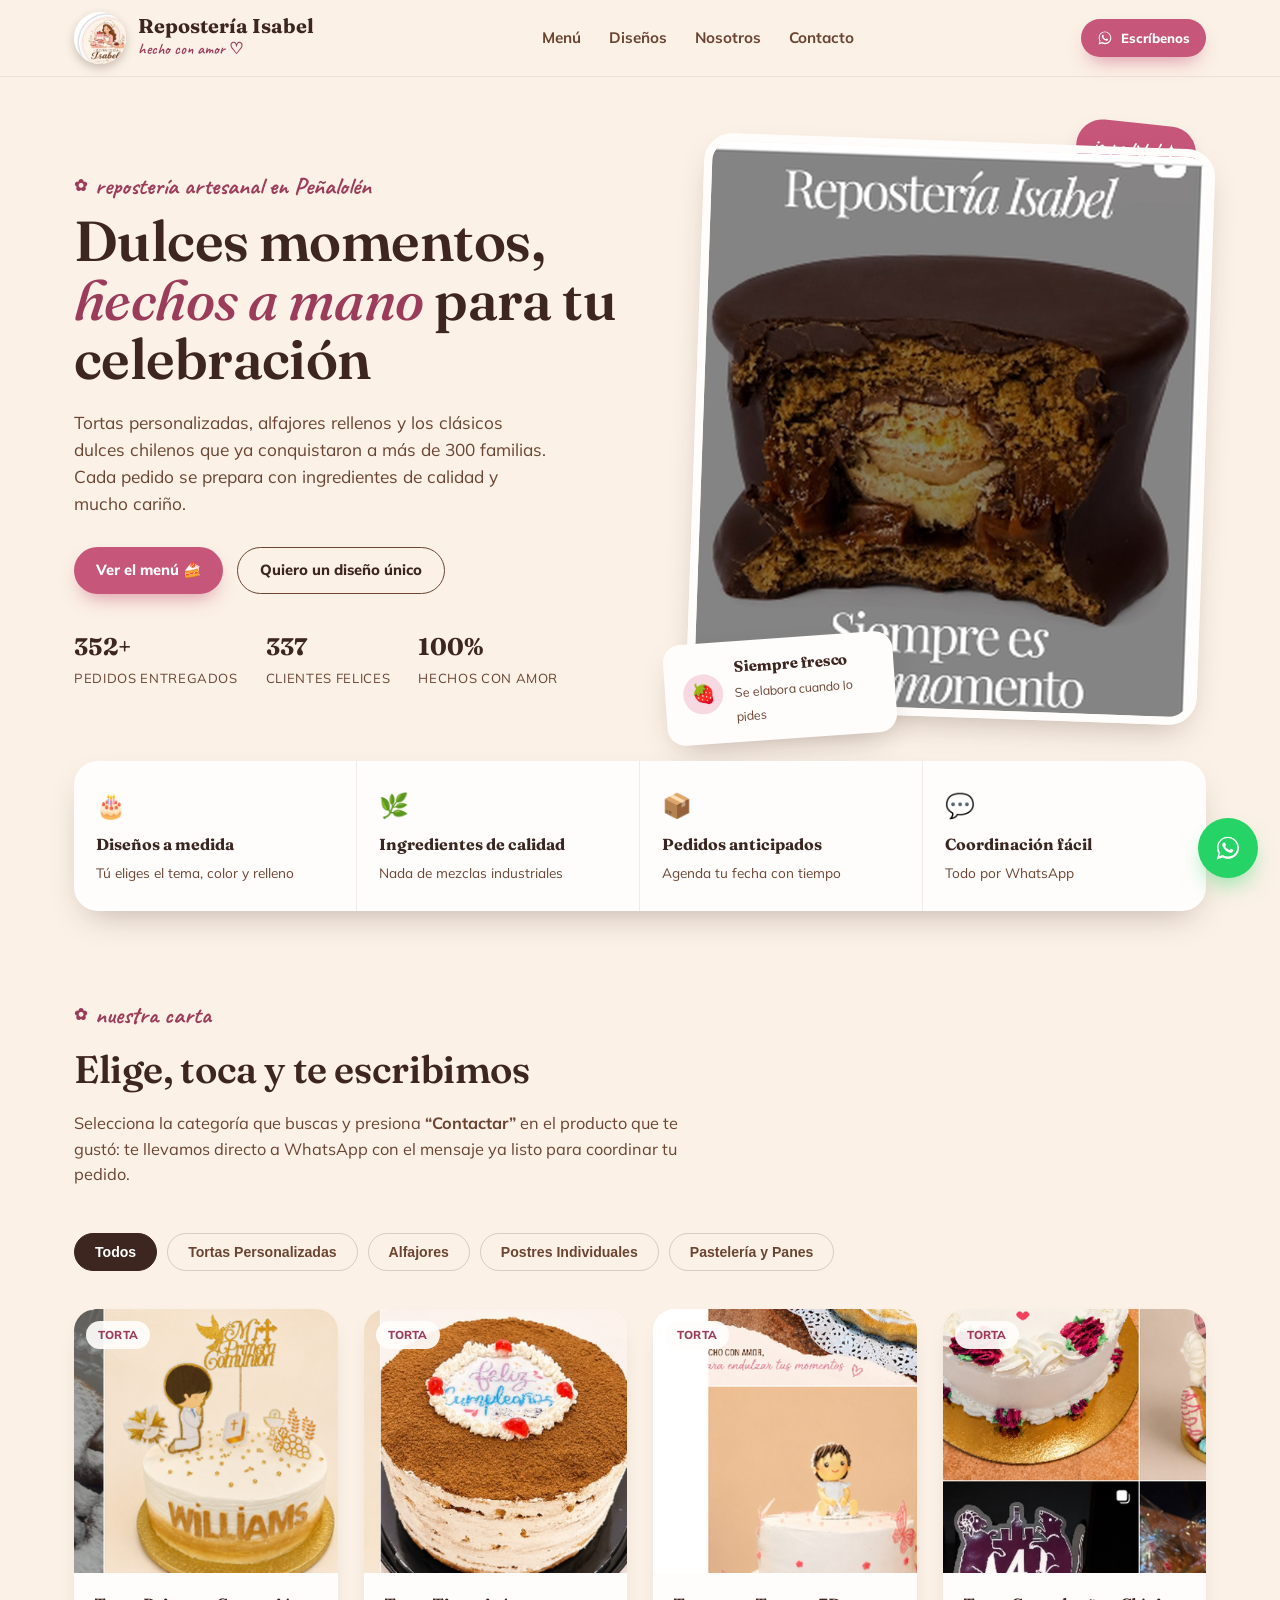
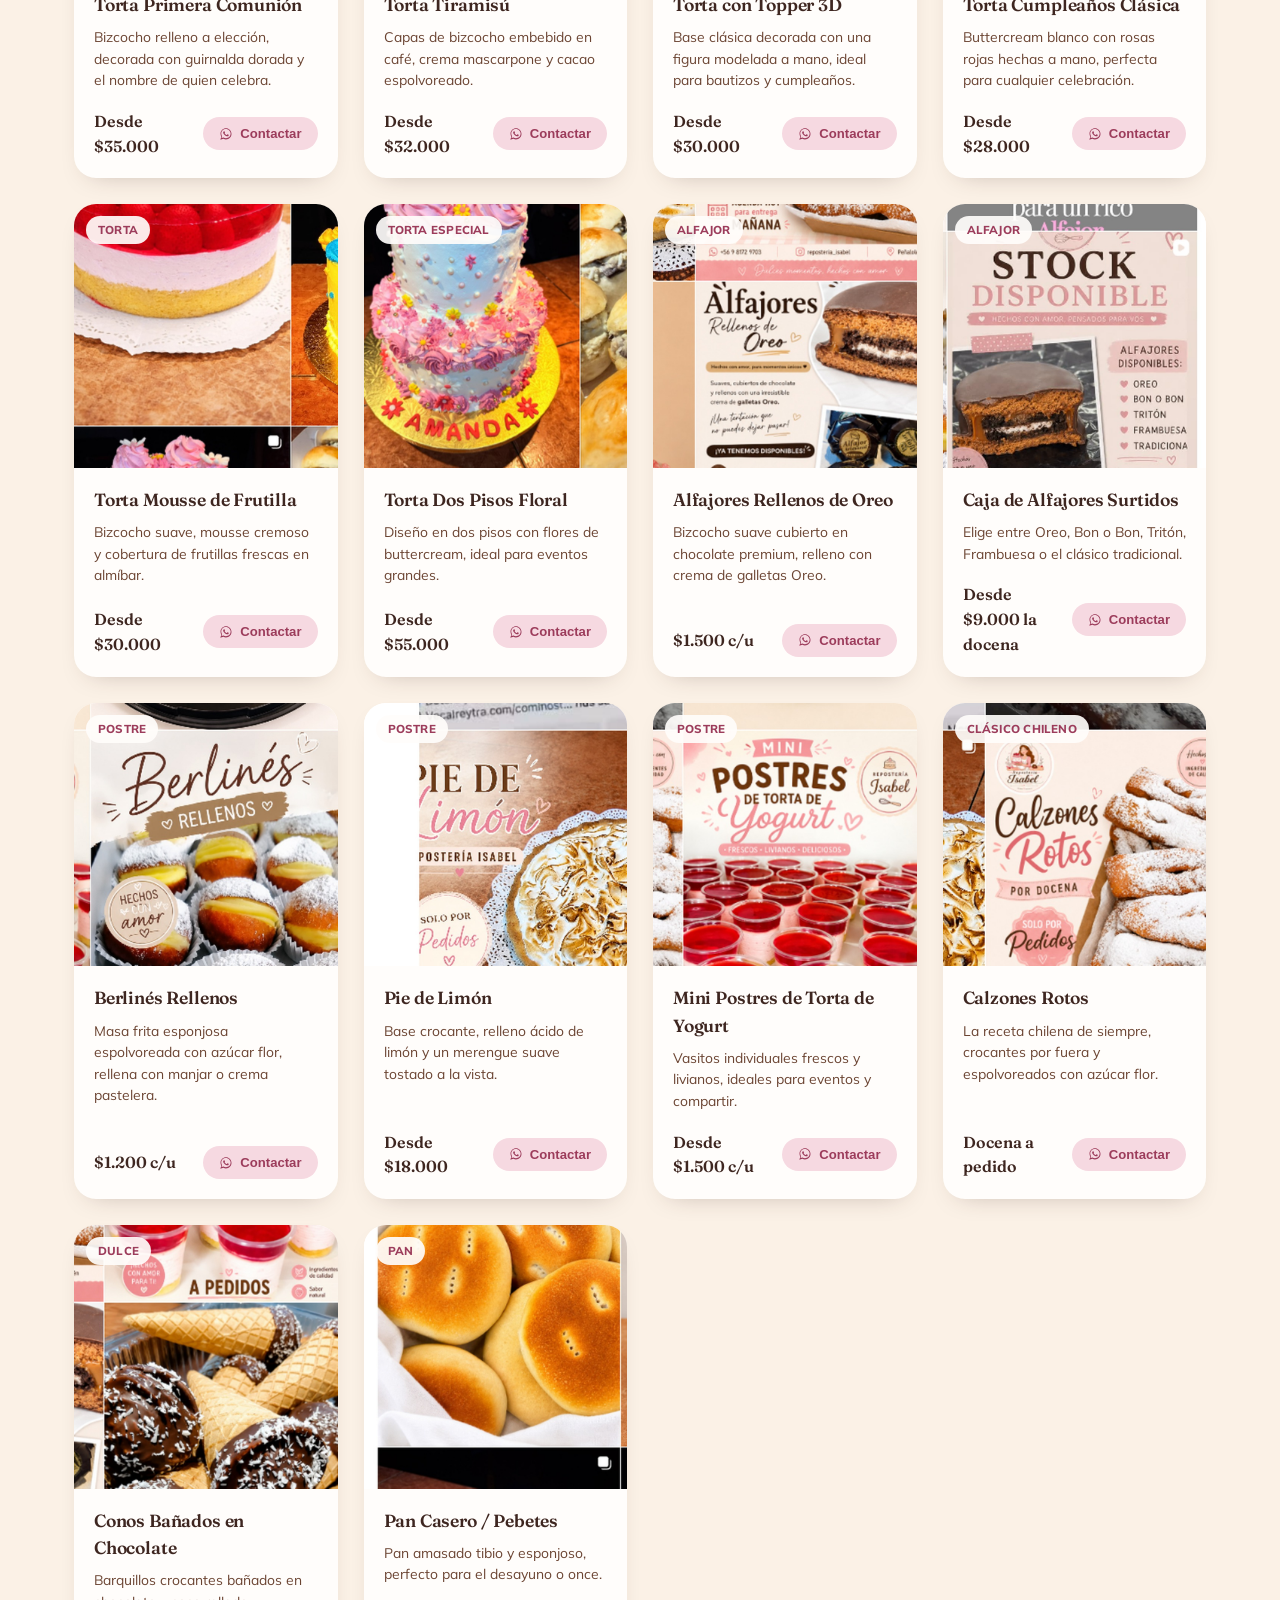
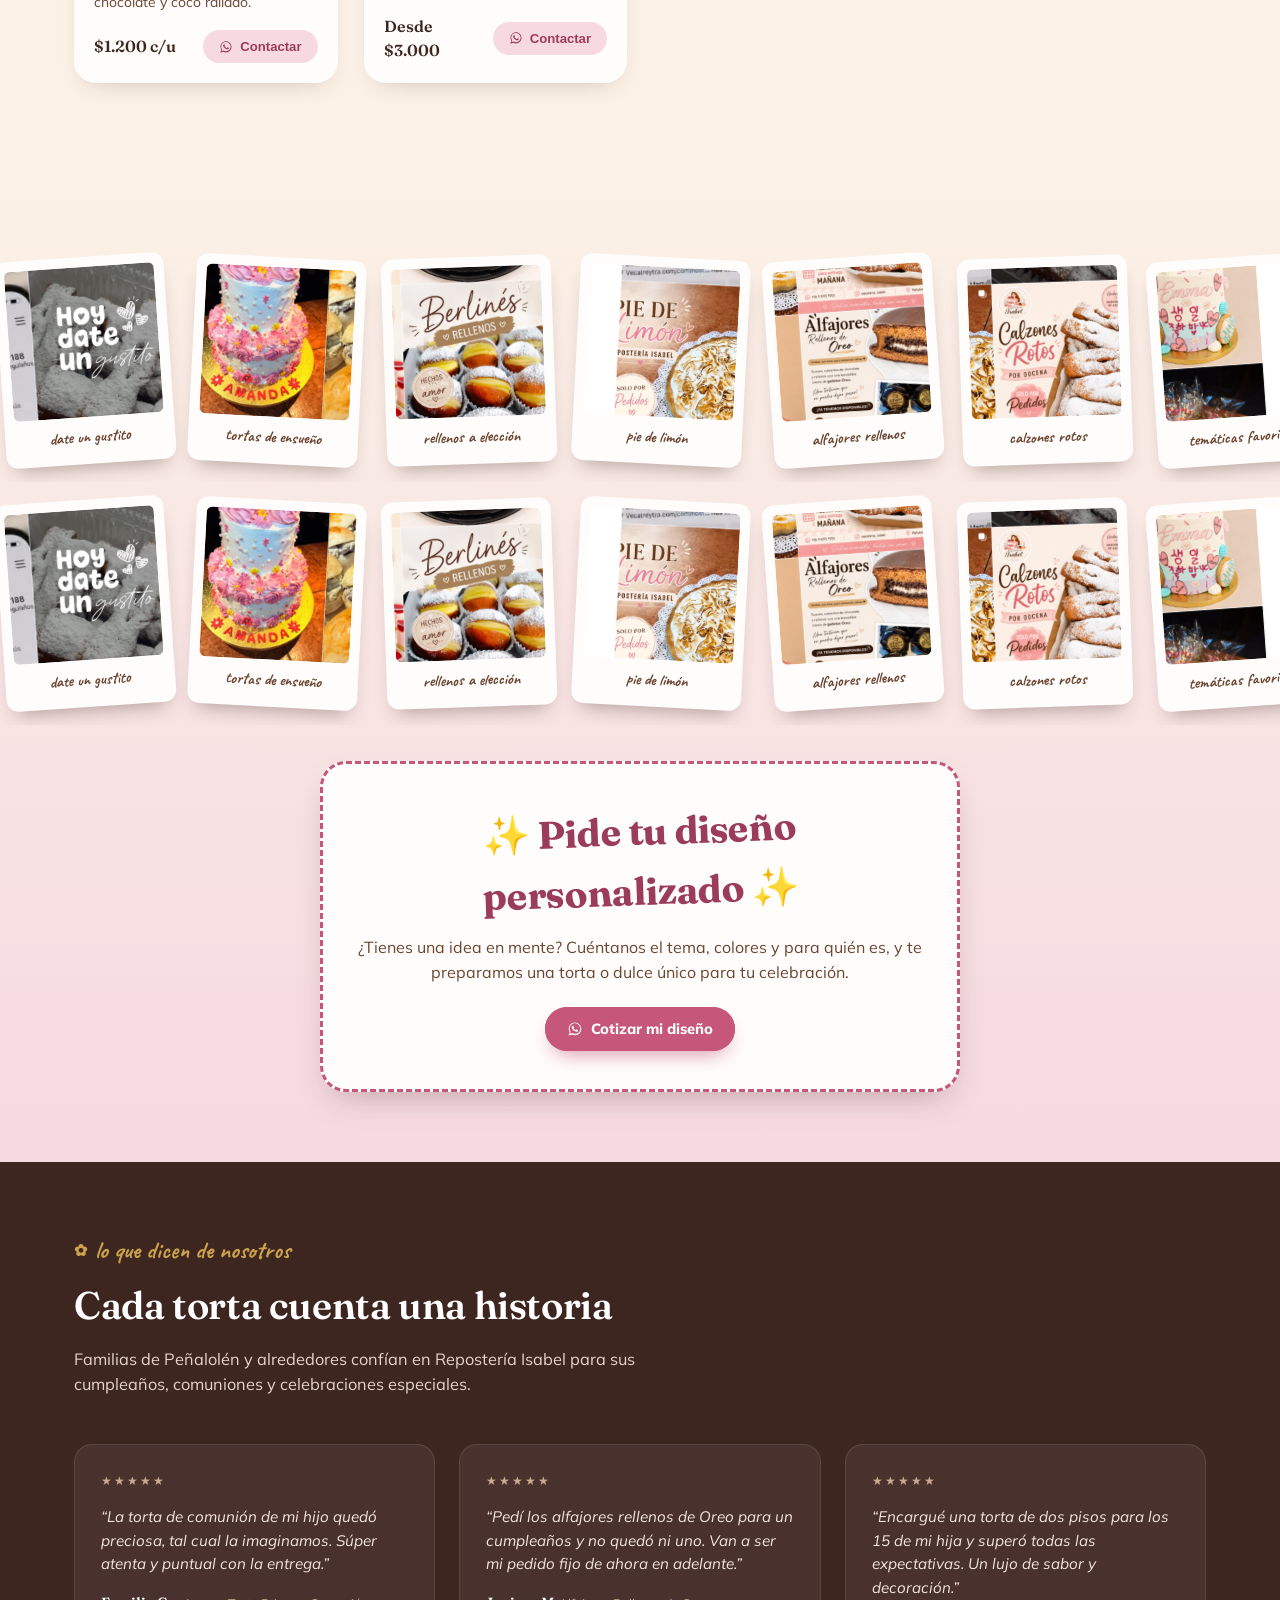
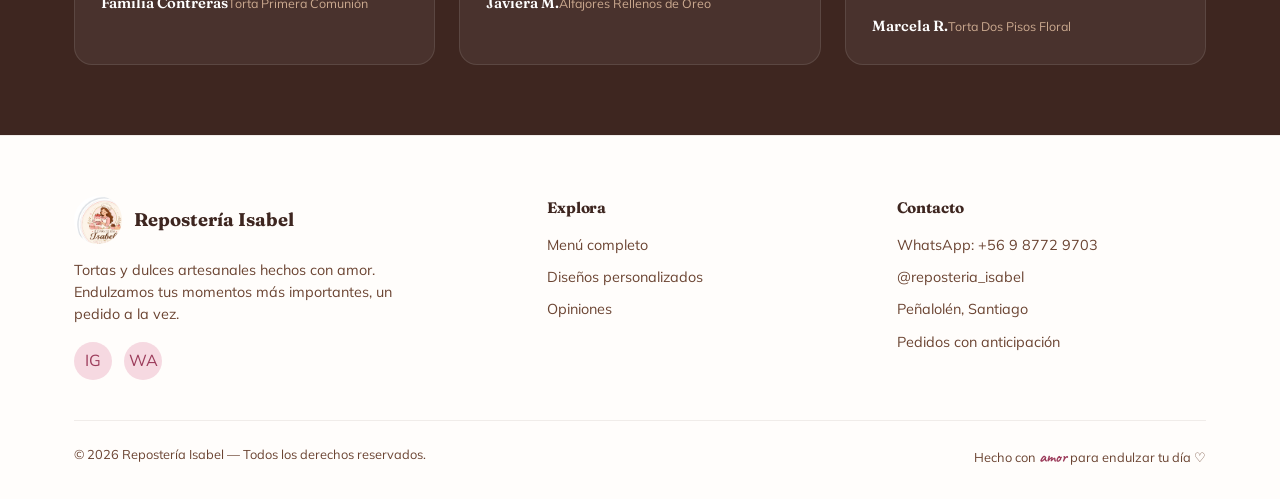
==== site/index.html @ 8a9f634e "Primer commit" ====
<!DOCTYPE html>
<html lang="es-CL">
<head>
<meta charset="UTF-8">
<meta name="viewport" content="width=device-width, initial-scale=1.0">
<title>Repostería Isabel — Tortas y Dulces Artesanales</title>
<link rel="preconnect" href="https://fonts.googleapis.com">
<link rel="preconnect" href="https://fonts.gstatic.com" crossorigin>
<link href="https://fonts.googleapis.com/css2?family=Fraunces:ital,opsz,wght@0,9..144,400;0,9..144,600;0,9..144,700;1,9..144,500;1,9..144,600&family=Mulish:wght@400;500;600;700;800&family=Caveat:wght@600;700&display=swap" rel="stylesheet">
<link rel="stylesheet" href="css/style.css">
</head>
<body>

<!-- ===== NAV ===== -->
<header class="site">
  <div class="nav">
    <div class="brand">
      <img src="assets/logo.png" alt="Logo Repostería Isabel" width="52" height="52" loading="eager" decoding="async">
      <div>
        <div class="brand-name">Repostería Isabel</div>
        <div class="brand-tag">hecho con amor ♡</div>
      </div>
    </div>
    <nav class="links">
      <a href="#menu">Menú</a>
      <a href="#personalizado">Diseños</a>
      <a href="#nosotros">Nosotros</a>
      <a href="#contacto">Contacto</a>
    </nav>
    <div class="nav-cta">
      <a class="btn btn-primary btn-sm" id="navWaBtn" target="_blank" rel="noopener">
        <svg class="wa-icon" viewBox="0 0 32 32" fill="currentColor"><path d="M16 3C9 3 3.4 8.6 3.4 15.5c0 2.5.7 4.8 1.9 6.8L3 29l6.9-2.2c1.9 1 4.1 1.6 6.1 1.6 7 0 12.6-5.6 12.6-12.5S23 3 16 3zm0 22.7c-2 0-3.9-.5-5.6-1.5l-.4-.2-4.1 1.3 1.3-4-.3-.4c-1.1-1.7-1.7-3.7-1.7-5.8 0-5.8 4.7-10.5 10.6-10.5S26.6 9.7 26.6 15.5 21.9 25.7 16 25.7zm5.8-7.9c-.3-.2-1.9-.9-2.1-1s-.5-.2-.7.2-.8 1-1 1.2-.4.2-.7.1a8.7 8.7 0 0 1-2.6-1.6 9.7 9.7 0 0 1-1.8-2.2c-.2-.3 0-.5.1-.7l.4-.5.3-.4c.1-.2 0-.4 0-.5s-.7-1.6-.9-2.2-.4-.5-.7-.5h-.6a1.2 1.2 0 0 0-.9.4 3.5 3.5 0 0 0-1.1 2.6c0 1.5 1.1 3 1.3 3.2s2.2 3.4 5.3 4.7a6 6 0 0 0 3.7.7 3.1 3.1 0 0 0 2.1-1.5 2.6 2.6 0 0 0 .2-1.5c-.1-.2-.3-.2-.6-.4z"/></svg>
        Escríbenos
      </a>
      <button class="burger" id="burgerBtn" aria-label="Menú">☰</button>
    </div>
  </div>
</header>

<!-- ===== HERO ===== -->
<section class="hero">
  <div class="wrap">
    <div class="hero-text">
      <div class="eyebrow">repostería artesanal en Peñalolén</div>
      <h1>Dulces momentos, <em>hechos a mano</em> para tu celebración</h1>
      <p class="lede">Tortas personalizadas, alfajores rellenos y los clásicos dulces chilenos que ya conquistaron a más de 300 familias. Cada pedido se prepara con ingredientes de calidad y mucho cariño.</p>
      <div class="hero-ctas">
        <a href="#menu" class="btn btn-primary">Ver el menú 🍰</a>
        <a href="#personalizado" class="btn btn-ghost">Quiero un diseño único</a>
      </div>
      <div class="stat-row">
        <div class="stat"><b>352+</b><span>Pedidos entregados</span></div>
        <div class="stat"><b>337</b><span>Clientes felices</span></div>
        <div class="stat"><b>100%</b><span>Hechos con amor</span></div>
      </div>
    </div>
    <div class="hero-art">
      <div class="hero-pin">¡a pedido! ✦</div>
      <div class="frame">
        <img src="assets/hero_brand.jpg" alt="Alfajor artesanal Repostería Isabel" width="900" height="560" decoding="async">
      </div>
      <div class="hero-badge">
        <div class="circle">🍓</div>
        <div>
          <b>Siempre fresco</b>
          <span>Se elabora cuando lo pides</span>
        </div>
      </div>
    </div>
  </div>
</section>

<div class="wrap">
  <div class="why-strip">
    <div class="why-item"><span class="ico">🎂</span><b>Diseños a medida</b><span>Tú eliges el tema, color y relleno</span></div>
    <div class="why-item"><span class="ico">🌿</span><b>Ingredientes de calidad</b><span>Nada de mezclas industriales</span></div>
    <div class="why-item"><span class="ico">📦</span><b>Pedidos anticipados</b><span>Agenda tu fecha con tiempo</span></div>
    <div class="why-item"><span class="ico">💬</span><b>Coordinación fácil</b><span>Todo por WhatsApp</span></div>
  </div>
</div>

<!-- ===== MENU / CATALOG ===== -->
<section class="section" id="menu">
  <div class="wrap">
    <div class="section-head">
      <div class="eyebrow">nuestra carta</div>
      <h2>Elige, toca y te escribimos</h2>
      <p>Selecciona la categoría que buscas y presiona <b>“Contactar”</b> en el producto que te gustó: te llevamos directo a WhatsApp con el mensaje ya listo para coordinar tu pedido.</p>
    </div>

    <div class="filters" id="filters">
      <button class="filter-btn active" data-filter="all">Todos</button>
      <button class="filter-btn" data-filter="Tortas">Tortas Personalizadas</button>
      <button class="filter-btn" data-filter="Alfajores">Alfajores</button>
      <button class="filter-btn" data-filter="Individuales">Postres Individuales</button>
      <button class="filter-btn" data-filter="Pasteleria">Pastelería y Panes</button>
    </div>

    <div class="grid" id="productGrid"></div>
  </div>
</section>

<!-- ===== CUSTOM DESIGN MARQUEE ===== -->
<section class="custom-section" id="personalizado">
  <div class="marquee-track">
    <div class="marquee-row left" id="rowLeft"></div>
  </div>
  <div class="marquee-track">
    <div class="marquee-row right" id="rowRight"></div>
  </div>

  <div class="custom-stamp">
    <h2>✨ Pide tu diseño personalizado ✨</h2>
    <p>¿Tienes una idea en mente? Cuéntanos el tema, colores y para quién es, y te preparamos una torta o dulce único para tu celebración.</p>
    <a href="#" class="btn btn-primary pulse-btn" id="customWaBtn" target="_blank" rel="noopener">
      <svg class="wa-icon" viewBox="0 0 32 32" fill="currentColor"><path d="M16 3C9 3 3.4 8.6 3.4 15.5c0 2.5.7 4.8 1.9 6.8L3 29l6.9-2.2c1.9 1 4.1 1.6 6.1 1.6 7 0 12.6-5.6 12.6-12.5S23 3 16 3zm0 22.7c-2 0-3.9-.5-5.6-1.5l-.4-.2-4.1 1.3 1.3-4-.3-.4c-1.1-1.7-1.7-3.7-1.7-5.8 0-5.8 4.7-10.5 10.6-10.5S26.6 9.7 26.6 15.5 21.9 25.7 16 25.7zm5.8-7.9c-.3-.2-1.9-.9-2.1-1s-.5-.2-.7.2-.8 1-1 1.2-.4.2-.7.1a8.7 8.7 0 0 1-2.6-1.6 9.7 9.7 0 0 1-1.8-2.2c-.2-.3 0-.5.1-.7l.4-.5.3-.4c.1-.2 0-.4 0-.5s-.7-1.6-.9-2.2-.4-.5-.7-.5h-.6a1.2 1.2 0 0 0-.9.4 3.5 3.5 0 0 0-1.1 2.6c0 1.5 1.1 3 1.3 3.2s2.2 3.4 5.3 4.7a6 6 0 0 0 3.7.7 3.1 3.1 0 0 0 2.1-1.5 2.6 2.6 0 0 0 .2-1.5c-.1-.2-.3-.2-.6-.4z"/></svg>
      Cotizar mi diseño
    </a>
  </div>
</section>

<!-- ===== TESTIMONIALS ===== -->
<section class="band" id="nosotros">
  <div class="wrap">
    <div class="section-head">
      <div class="eyebrow" style="color:var(--gold)">lo que dicen de nosotros</div>
      <h2>Cada torta cuenta una historia</h2>
      <p>Familias de Peñalolén y alrededores confían en Repostería Isabel para sus cumpleaños, comuniones y celebraciones especiales.</p>
    </div>
    <div class="quote-grid">
      <div class="quote">
        <span class="stars">★★★★★</span>
        <p>“La torta de comunión de mi hijo quedó preciosa, tal cual la imaginamos. Súper atenta y puntual con la entrega.”</p>
        <b>Familia Contreras</b><span>Torta Primera Comunión</span>
      </div>
      <div class="quote">
        <span class="stars">★★★★★</span>
        <p>“Pedí los alfajores rellenos de Oreo para un cumpleaños y no quedó ni uno. Van a ser mi pedido fijo de ahora en adelante.”</p>
        <b>Javiera M.</b><span>Alfajores Rellenos de Oreo</span>
      </div>
      <div class="quote">
        <span class="stars">★★★★★</span>
        <p>“Encargué una torta de dos pisos para los 15 de mi hija y superó todas las expectativas. Un lujo de sabor y decoración.”</p>
        <b>Marcela R.</b><span>Torta Dos Pisos Floral</span>
      </div>
    </div>
  </div>
</section>

<!-- ===== FOOTER ===== -->
<footer id="contacto">
  <div class="wrap">
    <div class="footer-grid">
      <div>
        <div class="footer-brand">
          <img src="assets/logo.png" alt="Logo" width="48" height="48" loading="lazy" decoding="async">
          <b>Repostería Isabel</b>
        </div>
        <p class="desc">Tortas y dulces artesanales hechos con amor. Endulzamos tus momentos más importantes, un pedido a la vez.</p>
        <div class="social-row">
          <a href="https://instagram.com/reposteria_isabel" target="_blank" rel="noopener" aria-label="Instagram">IG</a>
          <a href="#" id="footerWaBtn" target="_blank" rel="noopener" aria-label="WhatsApp">WA</a>
        </div>
      </div>
      <div class="footer-col">
        <h4>Explora</h4>
        <a href="#menu">Menú completo</a>
        <a href="#personalizado">Diseños personalizados</a>
        <a href="#nosotros">Opiniones</a>
      </div>
      <div class="footer-col">
        <h4>Contacto</h4>
        <a href="#" id="footerWaText">WhatsApp: +56 9 8772 9703</a>
        <a href="https://instagram.com/reposteria_isabel" target="_blank" rel="noopener">@reposteria_isabel</a>
        <a>Peñalolén, Santiago</a>
        <a>Pedidos con anticipación</a>
      </div>
    </div>
    <div class="footer-bottom">
      <span>© 2026 Repostería Isabel — Todos los derechos reservados.</span>
      <span>Hecho con <span class="script" style="font-size:1rem;color:var(--rose-dark);">amor</span> para endulzar tu día ♡</span>
    </div>
  </div>
</footer>

<a href="#" class="float-wa" id="floatWaBtn" target="_blank" rel="noopener" aria-label="Contactar por WhatsApp">
  <svg viewBox="0 0 32 32" fill="currentColor"><path d="M16 3C9 3 3.4 8.6 3.4 15.5c0 2.5.7 4.8 1.9 6.8L3 29l6.9-2.2c1.9 1 4.1 1.6 6.1 1.6 7 0 12.6-5.6 12.6-12.5S23 3 16 3zm0 22.7c-2 0-3.9-.5-5.6-1.5l-.4-.2-4.1 1.3 1.3-4-.3-.4c-1.1-1.7-1.7-3.7-1.7-5.8 0-5.8 4.7-10.5 10.6-10.5S26.6 9.7 26.6 15.5 21.9 25.7 16 25.7zm5.8-7.9c-.3-.2-1.9-.9-2.1-1s-.5-.2-.7.2-.8 1-1 1.2-.4.2-.7.1a8.7 8.7 0 0 1-2.6-1.6 9.7 9.7 0 0 1-1.8-2.2c-.2-.3 0-.5.1-.7l.4-.5.3-.4c.1-.2 0-.4 0-.5s-.7-1.6-.9-2.2-.4-.5-.7-.5h-.6a1.2 1.2 0 0 0-.9.4 3.5 3.5 0 0 0-1.1 2.6c0 1.5 1.1 3 1.3 3.2s2.2 3.4 5.3 4.7a6 6 0 0 0 3.7.7 3.1 3.1 0 0 0 2.1-1.5 2.6 2.6 0 0 0 .2-1.5c-.1-.2-.3-.2-.6-.4z"/></svg>
</a>

<div class="toast" id="toast"></div>

<script src="js/script.js"></script>
</body>
</html>
---- site/css/style.css ----
:root{
    --cream:#FBF1E6;
    --cream-2:#FFF9F2;
    --blush:#F6D9E1;
    --blush-2:#F1C6D3;
    --rose:#C6567A;
    --rose-dark:#9C3C5B;
    --cocoa:#3E2620;
    --cocoa-soft:#6B4432;
    --gold:#CDA24C;
    --ink:#3A2620;
    --paper:#FFFDFB;
    --shadow: 0 14px 34px -14px rgba(62,38,32,0.35);
    --radius: 22px;
  }
  *{box-sizing:border-box;}
  html{scroll-behavior:smooth;}
  body{
    margin:0;
    background:var(--cream);
    color:var(--ink);
    font-family:'Mulish', sans-serif;
    font-size:16px;
    line-height:1.55;
    -webkit-font-smoothing:antialiased;
  }
  h1,h2,h3,h4{
    font-family:'Fraunces', serif;
    margin:0;
    color:var(--cocoa);
    letter-spacing:-0.01em;
  }
  .script{
    font-family:'Caveat', cursive;
    font-weight:700;
  }
  a{color:inherit;text-decoration:none;}
  img{display:block;max-width:100%;}
  .wrap{max-width:1180px;margin:0 auto;padding:0 24px;}
  .eyebrow{
    font-family:'Caveat', cursive;
    font-size:1.5rem;
    color:var(--rose-dark);
    display:inline-flex;
    align-items:center;
    gap:8px;
    margin-bottom:6px;
    font-weight:700;
  }
  .eyebrow::before{content:"✿";font-size:1rem;}

  /* Decorative blobs */
  .blob-bg{
    position:absolute;inset:0;overflow:hidden;z-index:0;pointer-events:none;
  }
  .blob{
    position:absolute;border-radius:50%;
    filter:blur(2px);
    opacity:.55;
  }

  /* ---------- NAV ---------- */
  header.site{
    position:sticky;top:0;z-index:100;
    background:rgba(251,241,230,0.88);
    backdrop-filter:blur(10px);
    border-bottom:1px solid rgba(62,38,32,0.08);
  }
  .nav{
    display:flex;align-items:center;justify-content:space-between;
    padding:12px 24px;max-width:1180px;margin:0 auto;
  }
  .brand{display:flex;align-items:center;gap:12px;}
  .brand img{width:52px;height:52px;border-radius:50%;object-fit:cover;box-shadow:0 4px 10px rgba(62,38,32,.25);}
  .brand-name{font-family:'Fraunces', serif;font-weight:700;font-size:1.25rem;color:var(--cocoa);line-height:1.1;}
  .brand-tag{font-family:'Caveat',cursive;font-size:1rem;color:var(--rose-dark);font-weight:600;}
  nav.links{display:flex;gap:28px;font-weight:700;font-size:.95rem;}
  nav.links a{position:relative;padding:6px 0;color:var(--cocoa-soft);transition:color .2s;}
  nav.links a:hover{color:var(--rose-dark);}
  nav.links a::after{
    content:"";position:absolute;left:0;bottom:0;height:2px;width:0;background:var(--rose);
    transition:width .25s ease;
  }
  nav.links a:hover::after{width:100%;}
  .btn{
    display:inline-flex;align-items:center;gap:8px;
    padding:11px 22px;border-radius:100px;
    font-weight:800;font-size:.92rem;
    cursor:pointer;border:none;
    transition:transform .18s ease, box-shadow .18s ease, background .18s ease;
    white-space:nowrap;
  }
  .btn-primary{background:var(--rose);color:#fff;box-shadow:0 10px 20px -8px rgba(198,86,122,.65);}
  .btn-primary:hover{background:var(--rose-dark);transform:translateY(-2px);box-shadow:0 14px 24px -8px rgba(156,60,91,.55);}
  .btn-ghost{background:transparent;border:1.5px solid var(--cocoa-soft);color:var(--cocoa);}
  .btn-ghost:hover{background:var(--cocoa);color:#fff;transform:translateY(-2px);}
  .btn-sm{padding:9px 16px;font-size:.82rem;}
  .wa-icon{width:16px;height:16px;flex:none;}
  .nav-cta{display:flex;align-items:center;gap:14px;}
  .burger{display:none;background:none;border:none;font-size:1.6rem;cursor:pointer;color:var(--cocoa);}

  /* ---------- HERO ---------- */
  .hero{
    position:relative;padding:64px 0 90px;overflow:hidden;
  }
  .hero .wrap{
    display:grid;grid-template-columns:1.05fr .95fr;gap:56px;align-items:center;position:relative;z-index:2;
  }
  .hero h1{
    font-size:clamp(2.4rem, 4.4vw, 3.6rem);
    line-height:1.05;
    font-weight:600;
  }
  .hero h1 em{
    font-style:italic;font-weight:500;color:var(--rose-dark);
    position:relative;
  }
  .hero p.lede{
    margin:22px 0 30px;max-width:480px;font-size:1.08rem;color:var(--cocoa-soft);
  }
  .hero-ctas{display:flex;gap:14px;flex-wrap:wrap;margin-bottom:34px;}
  .stat-row{display:flex;gap:28px;flex-wrap:wrap;}
  .stat b{display:block;font-family:'Fraunces',serif;font-size:1.5rem;color:var(--cocoa);}
  .stat span{font-size:.82rem;color:var(--cocoa-soft);text-transform:uppercase;letter-spacing:.05em;}

  .hero-art{position:relative;}
  .hero-art .frame{
    position:relative;border-radius:28px;overflow:hidden;box-shadow:var(--shadow);
    transform:rotate(2deg);
    border:8px solid var(--paper);
  }
  .hero-art .frame img{width:100%;height:560px;object-fit:cover;}
  .hero-badge{
    position:absolute;bottom:-22px;left:-30px;
    background:var(--paper);border-radius:18px;padding:14px 18px;
    box-shadow:var(--shadow);display:flex;align-items:center;gap:12px;
    transform:rotate(-4deg);
    max-width:230px;
  }
  .hero-badge .circle{
    width:40px;height:40px;border-radius:50%;background:var(--blush);
    display:flex;align-items:center;justify-content:center;font-size:1.2rem;flex:none;
  }
  .hero-badge b{display:block;font-family:'Fraunces',serif;font-size:.95rem;color:var(--cocoa);}
  .hero-badge span{font-size:.78rem;color:var(--cocoa-soft);}
  .hero-pin{
    position:absolute;top:-18px;right:10px;
    background:var(--rose);color:#fff;padding:10px 16px;border-radius:50px;
    font-family:'Caveat',cursive;font-weight:700;font-size:1.3rem;
    transform:rotate(6deg);box-shadow:0 10px 20px -8px rgba(198,86,122,.6);
  }

  /* ---------- SECTION HEADERS ---------- */
  .section{padding:86px 0;}
  .section.tight{padding-top:40px;}
  .section-head{max-width:640px;margin-bottom:46px;}
  .section-head h2{font-size:clamp(1.9rem,3vw,2.6rem);font-weight:600;}
  .section-head p{color:var(--cocoa-soft);margin-top:12px;font-size:1.02rem;}
  .section-head.center{margin-left:auto;margin-right:auto;text-align:center;}

  /* ---------- WHY US STRIP ---------- */
  .why-strip{
    display:grid;grid-template-columns:repeat(4,1fr);gap:0;
    background:var(--paper);border-radius:24px;box-shadow:var(--shadow);
    margin-top:-46px;position:relative;z-index:3;overflow:hidden;
  }
  .why-item{padding:26px 22px;border-right:1px solid rgba(62,38,32,.08);}
  .why-item:last-child{border-right:none;}
  .why-item .ico{font-size:1.5rem;margin-bottom:8px;display:block;}
  .why-item b{display:block;font-family:'Fraunces',serif;font-size:1rem;margin-bottom:3px;}
  .why-item span{font-size:.85rem;color:var(--cocoa-soft);}

  /* ---------- FILTER TABS ---------- */
  .filters{display:flex;gap:10px;flex-wrap:wrap;margin-bottom:38px;}
  .filter-btn{
    padding:10px 20px;border-radius:100px;border:1.5px solid rgba(62,38,32,.18);
    background:transparent;font-weight:700;font-size:.88rem;color:var(--cocoa-soft);
    cursor:pointer;transition:all .2s ease;
  }
  .filter-btn:hover{border-color:var(--rose);color:var(--rose-dark);}
  .filter-btn.active{background:var(--cocoa);border-color:var(--cocoa);color:#fff;}

  /* ---------- PRODUCT GRID ---------- */
  .grid{
    display:grid;grid-template-columns:repeat(auto-fill,minmax(260px,1fr));gap:26px;
  }
  .card{
    background:var(--paper);border-radius:var(--radius);overflow:hidden;
    box-shadow:0 10px 26px -16px rgba(62,38,32,.35);
    transition:transform .28s ease, box-shadow .28s ease;
    display:flex;flex-direction:column;
  }
  .card:hover{transform:translateY(-8px);box-shadow:0 22px 40px -18px rgba(62,38,32,.45);}
  .card-media{position:relative;aspect-ratio:1/1;overflow:hidden;}
  .card-media img{width:100%;height:100%;object-fit:cover;transition:transform .5s ease;}
  .card:hover .card-media img{transform:scale(1.08);}
  .card-tag{
    position:absolute;top:12px;left:12px;background:rgba(255,253,251,.92);
    padding:5px 12px;border-radius:100px;font-size:.72rem;font-weight:800;
    color:var(--rose-dark);letter-spacing:.02em;text-transform:uppercase;
  }
  .card-body{padding:18px 20px 20px;display:flex;flex-direction:column;gap:8px;flex:1;}
  .card-body h3{font-size:1.1rem;font-weight:600;}
  .card-body p{font-size:.87rem;color:var(--cocoa-soft);margin:0;flex:1;}
  .card-footer{display:flex;align-items:center;justify-content:space-between;margin-top:10px;gap:10px;}
  .price{font-family:'Fraunces',serif;font-weight:600;color:var(--cocoa);font-size:1rem;}
  .price small{font-family:'Mulish',sans-serif;font-weight:600;color:var(--cocoa-soft);font-size:.72rem;display:block;}
  .card-cta{
    display:inline-flex;align-items:center;gap:7px;
    background:var(--blush);color:var(--rose-dark);
    padding:9px 16px;border-radius:100px;font-weight:800;font-size:.82rem;
    border:none;cursor:pointer;transition:all .2s ease;
  }
  .card-cta:hover{background:#25D366;color:#fff;transform:translateY(-1px);}
  .card-cta svg{width:14px;height:14px;}

  /* ---------- CUSTOM DESIGN MARQUEE ---------- */
  .custom-section{
    position:relative;padding:70px 0;background:linear-gradient(180deg,var(--cream) 0%,var(--blush) 100%);
    overflow:hidden;
  }
  .marquee-row{display:flex;gap:22px;width:max-content;}
  .marquee-track{overflow:hidden;padding:18px 0;position:relative;}
  .marquee-row.left{animation:scrollLeft 42s linear infinite;}
  .marquee-row.right{animation:scrollRight 38s linear infinite;}
  .marquee-track:hover .marquee-row{animation-play-state:paused;}
  @keyframes scrollLeft{from{transform:translateX(0);}to{transform:translateX(-50%);}}
  @keyframes scrollRight{from{transform:translateX(-50%);}to{transform:translateX(0);}}
  .polaroid{
    background:var(--paper);padding:10px 10px 14px;border-radius:12px;
    box-shadow:0 12px 20px -10px rgba(62,38,32,.4);
    width:170px;flex:none;cursor:pointer;
    transition:transform .25s ease, box-shadow .25s ease;
  }
  .polaroid:hover{transform:translateY(-6px) rotate(0deg) scale(1.04) !important;box-shadow:0 20px 30px -12px rgba(62,38,32,.5);z-index:5;}
  .polaroid img{width:100%;height:150px;object-fit:cover;border-radius:6px;}
  .polaroid span{
    display:block;text-align:center;font-family:'Caveat',cursive;font-weight:700;
    font-size:1rem;color:var(--cocoa-soft);margin-top:8px;
  }
  .polaroid:nth-child(odd){transform:rotate(-4deg);}
  .polaroid:nth-child(even){transform:rotate(3deg);}
  .polaroid:nth-child(3n){transform:rotate(-2deg);}

  .custom-stamp{
    position:relative;z-index:6;margin:36px auto 0;max-width:640px;text-align:center;
    background:var(--paper);border-radius:26px;padding:38px 30px;
    box-shadow:var(--shadow);border:3px dashed var(--rose);
  }
  .custom-stamp h2{
    font-size:clamp(1.7rem,3.4vw,2.4rem);color:var(--rose-dark);
    transform:rotate(-2deg);display:inline-block;font-weight:700;
  }
  .custom-stamp p{margin:14px 0 22px;color:var(--cocoa-soft);}
  .pulse-btn{position:relative;}
  .pulse-btn::before{
    content:"";position:absolute;inset:0;border-radius:100px;background:var(--rose);
    animation:pulse 2.2s ease-out infinite;z-index:-1;
  }
  @keyframes pulse{
    0%{transform:scale(1);opacity:.55;}
    100%{transform:scale(1.7);opacity:0;}
  }

  /* ---------- TESTIMONIAL / GALLERY BAND ---------- */
  .band{background:var(--cocoa);color:#fff;padding:70px 0;}
  .band .section-head h2{color:#fff;}
  .band .section-head p{color:#E7D3C9;}
  .quote-grid{display:grid;grid-template-columns:repeat(3,1fr);gap:24px;}
  .quote{
    background:rgba(255,255,255,.06);border-radius:18px;padding:26px;
    border:1px solid rgba(255,255,255,.1);
  }
  .quote p{font-style:italic;color:#F3E6DD;font-size:.95rem;margin-bottom:14px;}
  .quote b{font-family:'Fraunces',serif;font-weight:600;color:#fff;font-size:.92rem;}
  .quote span{color:#CBA98F;font-size:.78rem;}
  .stars{color:var(--gold);letter-spacing:2px;margin-bottom:10px;display:block;}

  /* ---------- FOOTER ---------- */
  footer{background:var(--paper);padding:60px 0 30px;border-top:1px solid rgba(62,38,32,.08);}
  .footer-grid{display:grid;grid-template-columns:1.4fr 1fr 1fr;gap:40px;margin-bottom:40px;}
  .footer-brand{display:flex;align-items:center;gap:12px;margin-bottom:14px;}
  .footer-brand img{width:48px;height:48px;border-radius:50%;}
  .footer-brand b{font-family:'Fraunces',serif;font-size:1.15rem;color:var(--cocoa);}
  footer p.desc{color:var(--cocoa-soft);font-size:.9rem;max-width:320px;}
  .footer-col h4{font-size:.95rem;margin-bottom:14px;}
  .footer-col a{display:block;color:var(--cocoa-soft);font-size:.9rem;margin-bottom:10px;transition:color .2s;}
  .footer-col a:hover{color:var(--rose-dark);}
  .social-row{display:flex;gap:12px;margin-top:16px;}
  .social-row a{
    width:38px;height:38px;border-radius:50%;background:var(--blush);
    display:flex;align-items:center;justify-content:center;color:var(--rose-dark);
    font-size:1rem;
  }
  .social-row a:hover{background:var(--rose);color:#fff;}
  .footer-bottom{
    border-top:1px solid rgba(62,38,32,.08);padding-top:24px;
    display:flex;justify-content:space-between;flex-wrap:wrap;gap:10px;
    font-size:.8rem;color:var(--cocoa-soft);
  }

  /* Floating WhatsApp button */
  .float-wa{
    position:fixed;bottom:22px;right:22px;z-index:200;
    background:#25D366;color:#fff;width:60px;height:60px;border-radius:50%;
    display:flex;align-items:center;justify-content:center;
    box-shadow:0 12px 24px -8px rgba(37,211,102,.6);
    animation:floatBounce 2.6s ease-in-out infinite;
  }
  .float-wa svg{width:28px;height:28px;}
  @keyframes floatBounce{0%,100%{transform:translateY(0);}50%{transform:translateY(-8px);}}

  /* Toast */
  .toast{
    position:fixed;bottom:100px;right:22px;z-index:201;
    background:var(--cocoa);color:#fff;padding:14px 20px;border-radius:14px;
    font-size:.85rem;max-width:260px;box-shadow:var(--shadow);
    opacity:0;transform:translateY(10px);pointer-events:none;
    transition:all .3s ease;
  }
  .toast.show{opacity:1;transform:translateY(0);}

  @media(max-width:980px){
    nav.links{display:none;}
    .burger{display:block;}
    .hero .wrap{grid-template-columns:1fr;}
    .hero-art{order:-1;}
    .hero-art .frame img{height:360px;}
    .why-strip{grid-template-columns:repeat(2,1fr);}
    .why-item:nth-child(2){border-right:none;}
    .footer-grid{grid-template-columns:1fr;}
    .quote-grid{grid-template-columns:1fr;}
  }
  @media(max-width:560px){
    .hero-badge{display:none;}
    .stat-row{gap:18px;}
  }

@keyframes fadeUp{
    from{opacity:0;transform:translateY(16px);}
    to{opacity:1;transform:translateY(0);}
  }
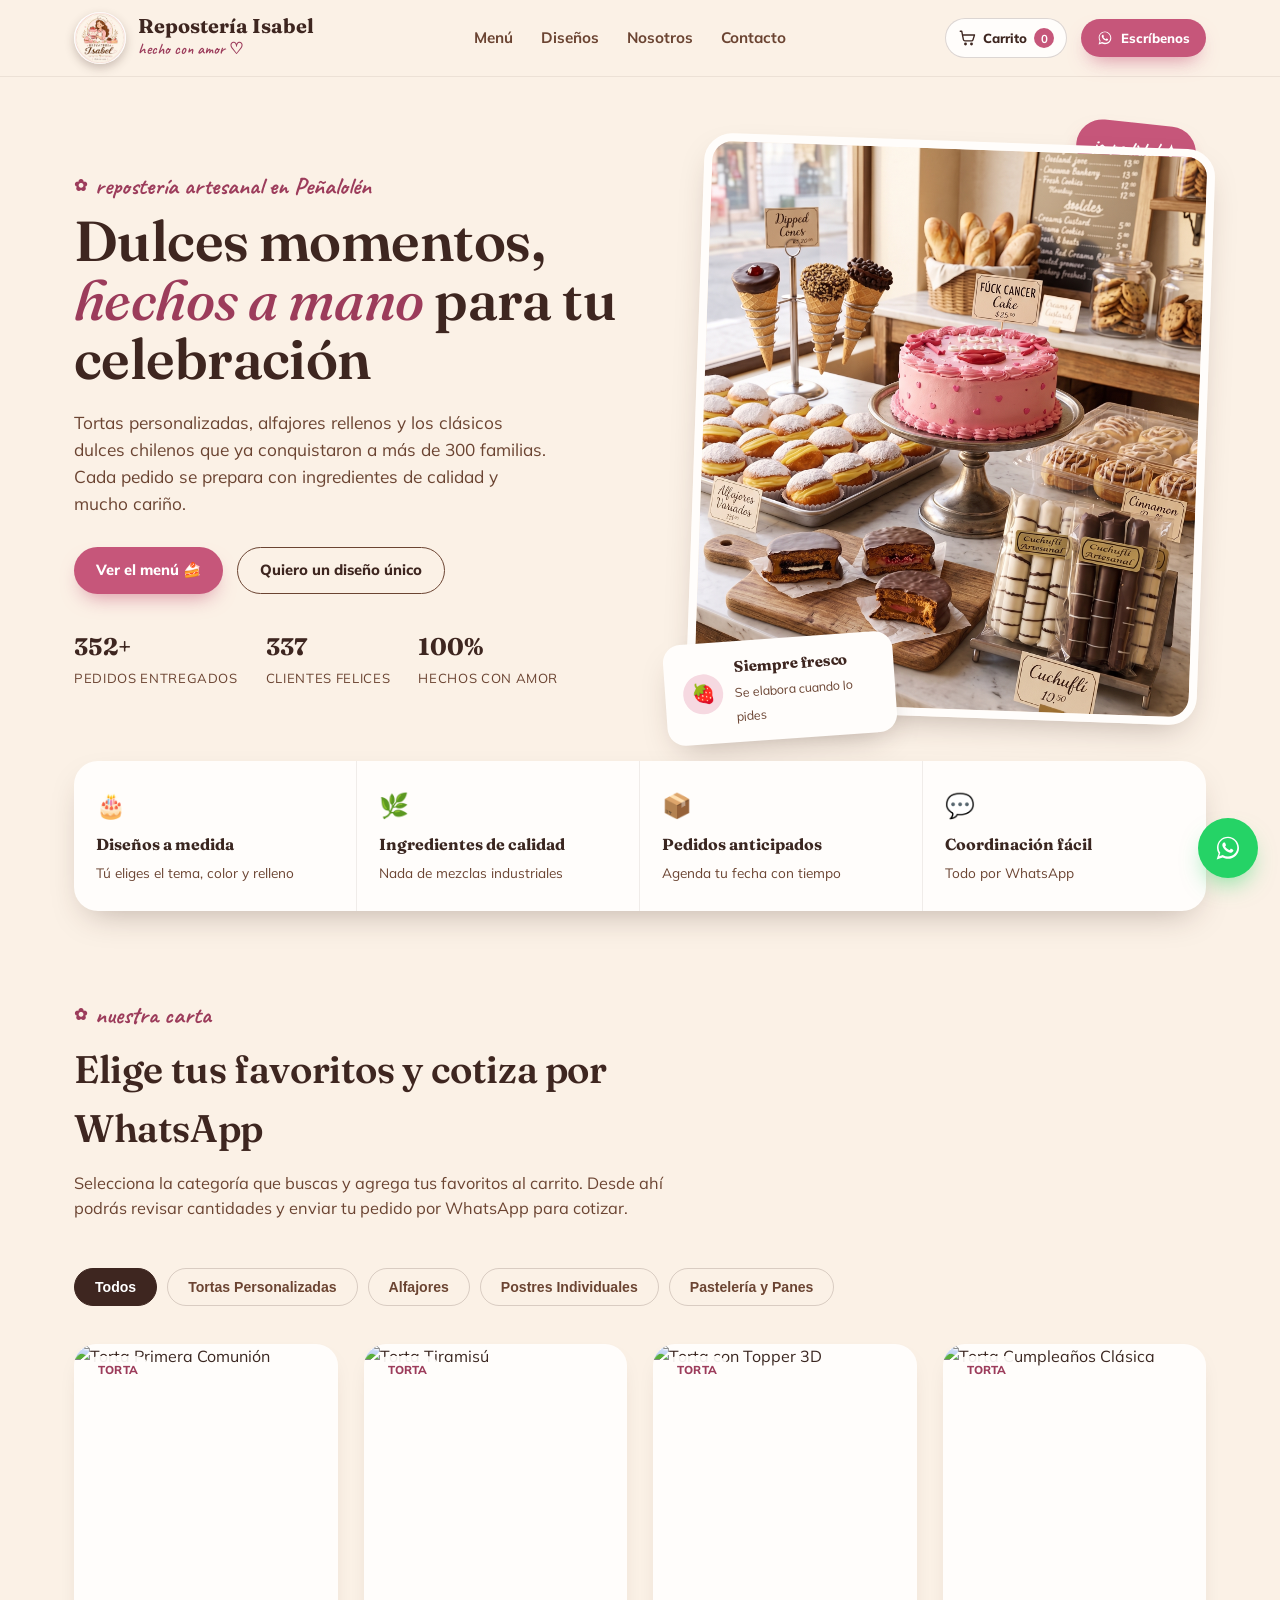
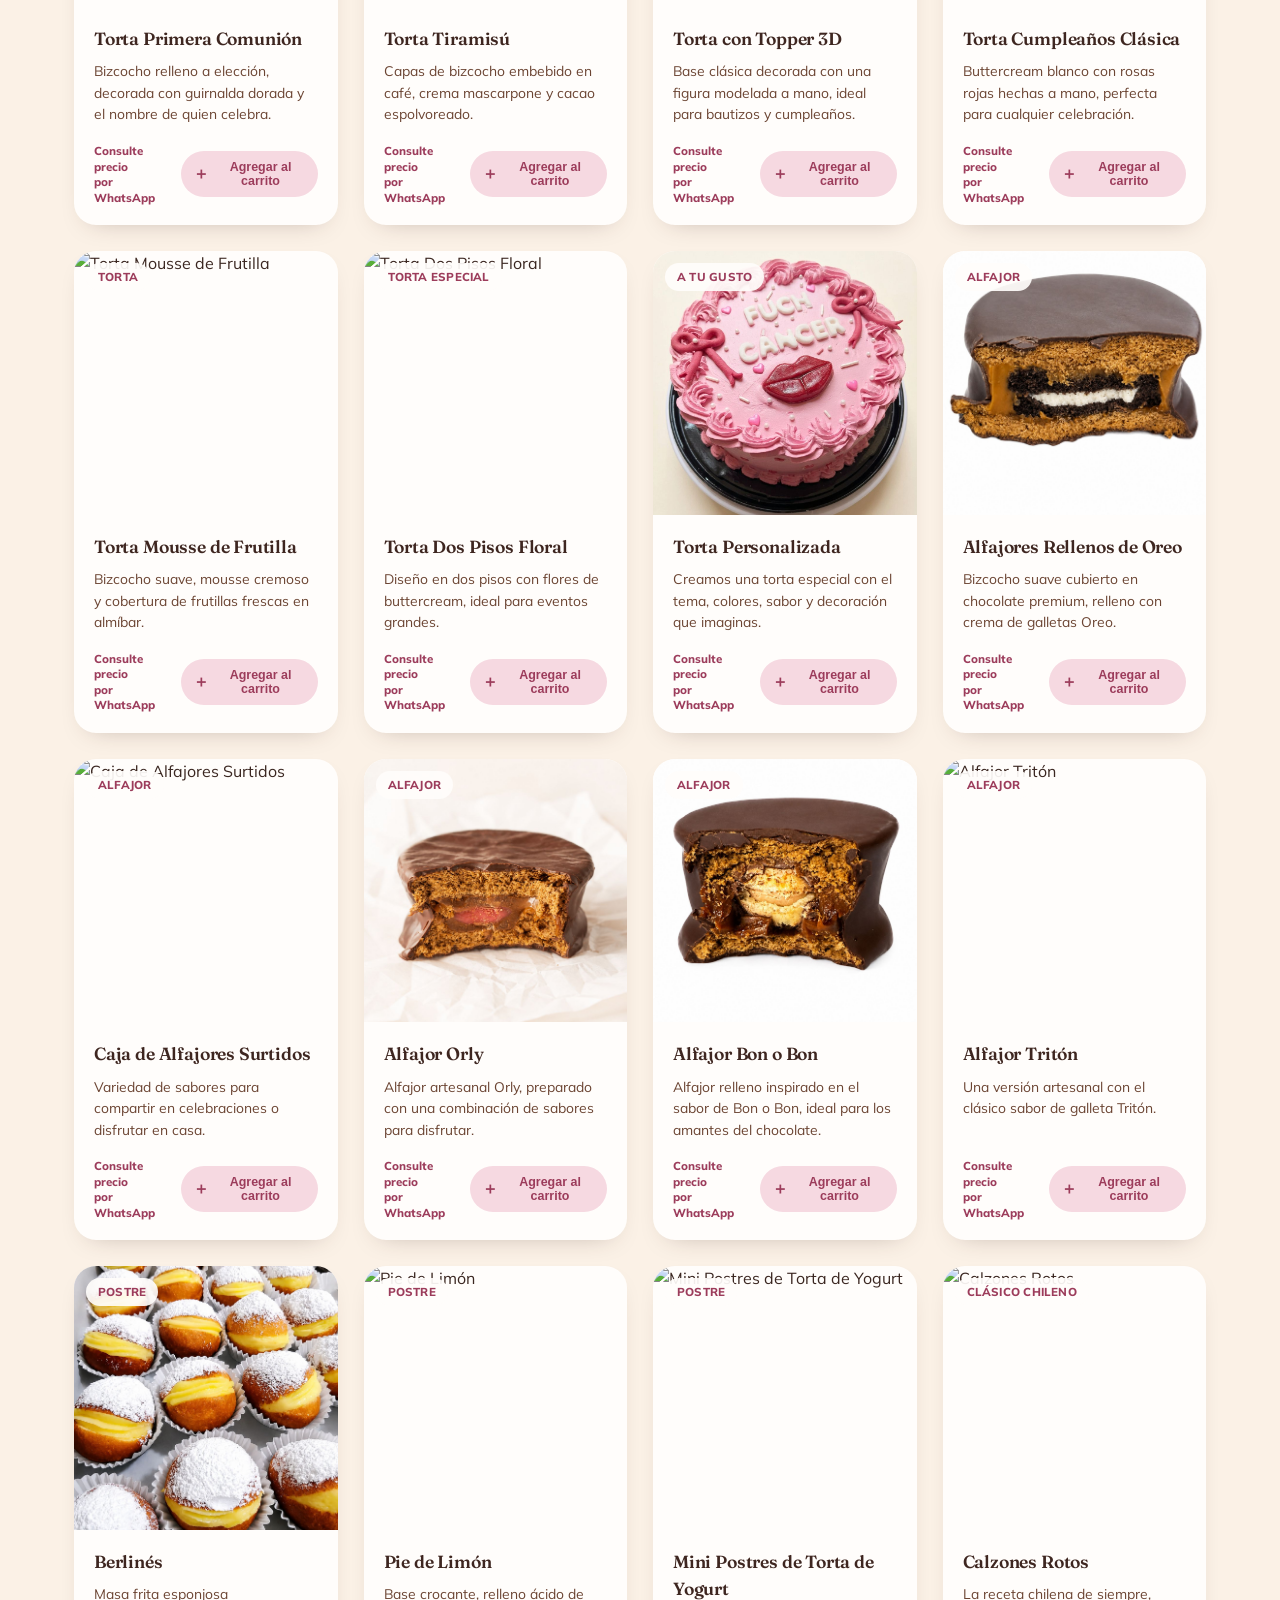
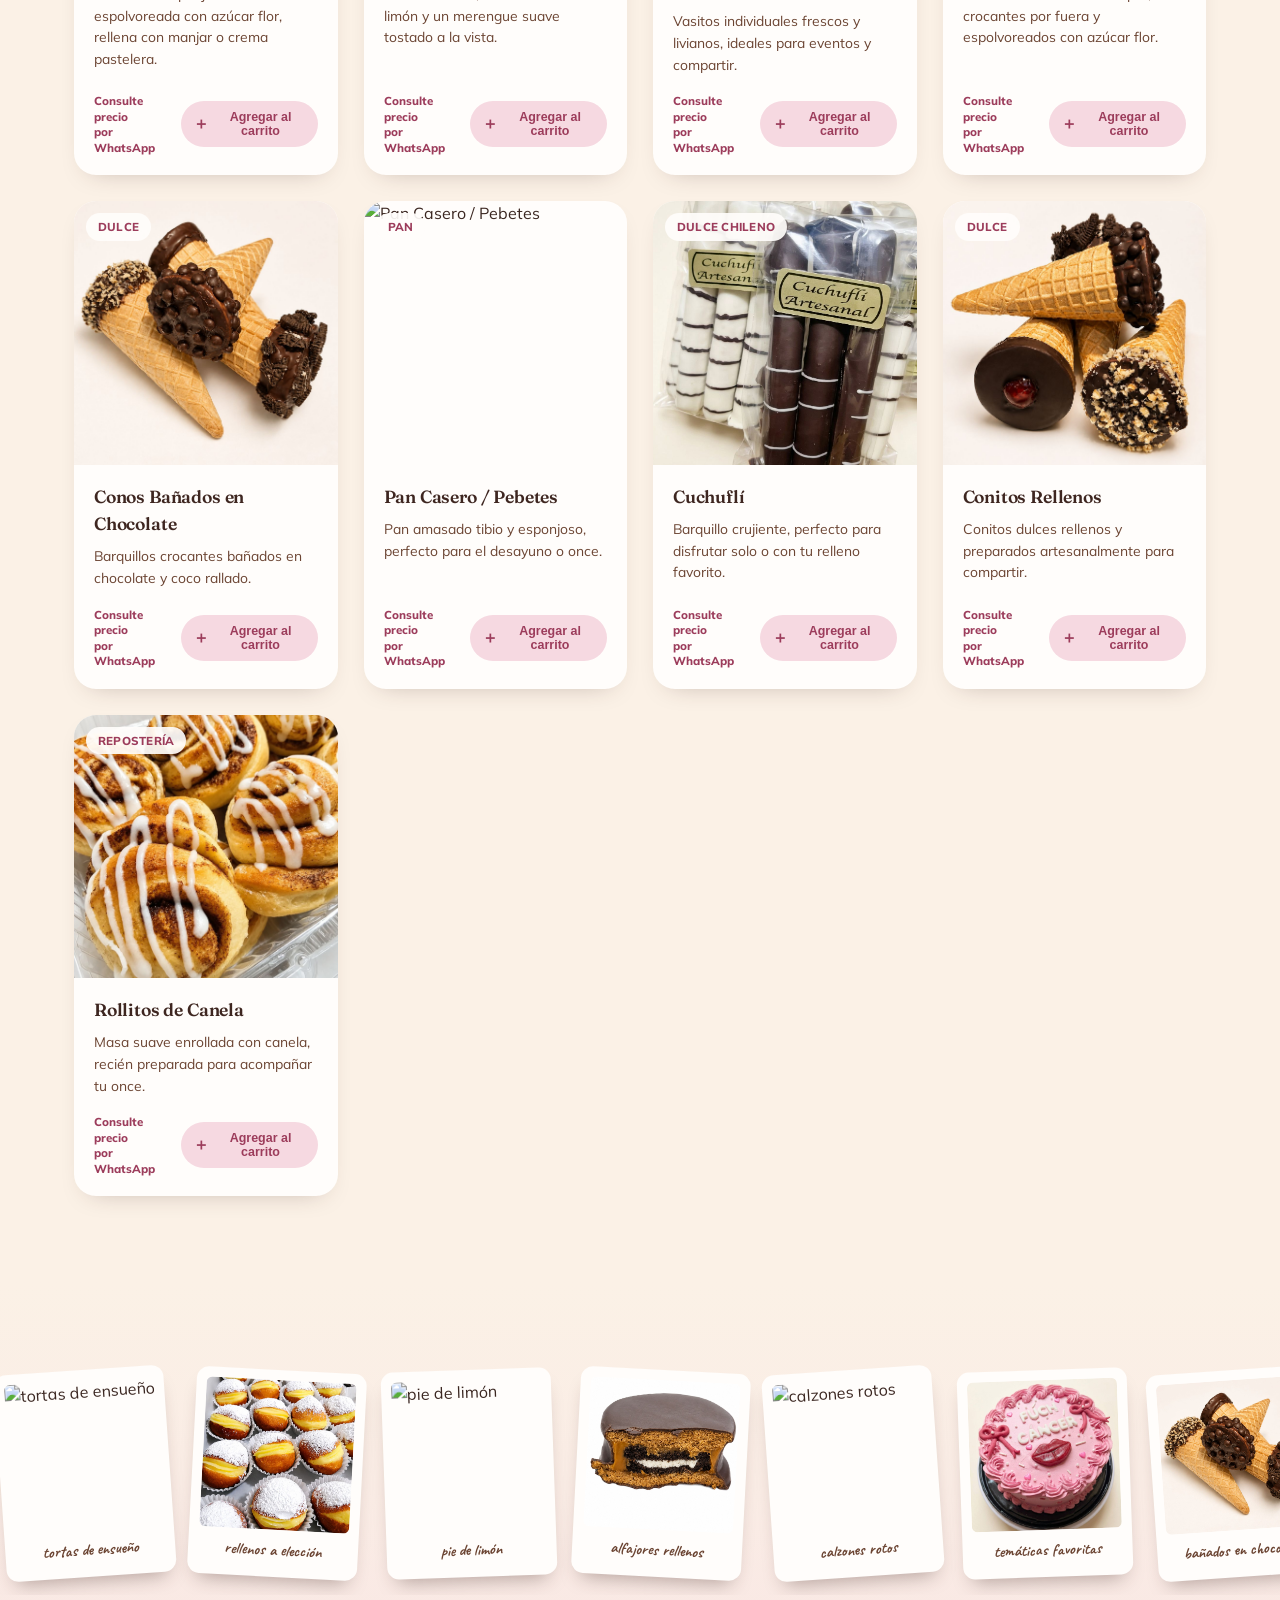
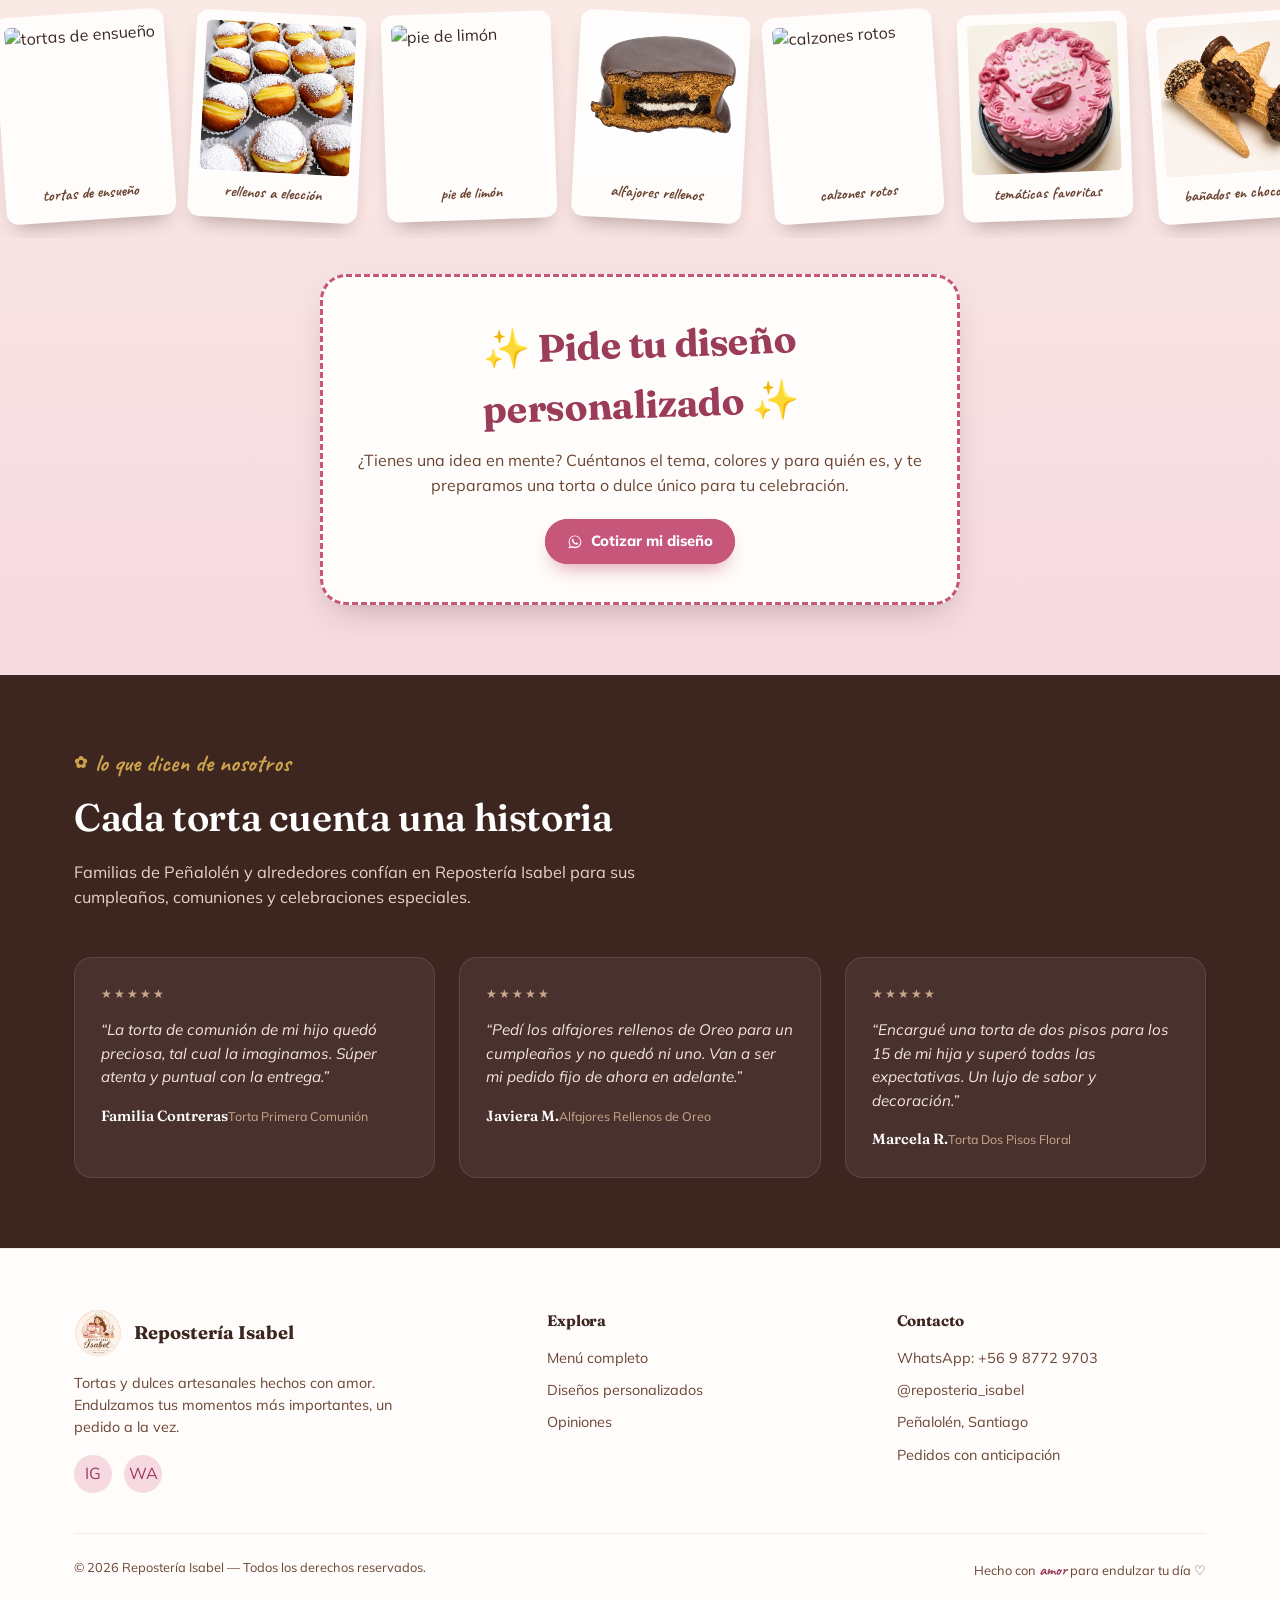
==== commit e761c102: "Cambio de imagenes" ====
--- a/site/index.html
+++ b/site/index.html
@@ -28,6 +28,10 @@
       <a href="#contacto">Contacto</a>
     </nav>
     <div class="nav-cta">
+      <button class="cart-toggle" id="cartToggle" type="button" aria-label="Abrir carrito, 0 productos" aria-expanded="false" aria-controls="cartPanel">
+        <svg viewBox="0 0 24 24" aria-hidden="true"><path d="M3 3h2l2.2 11.2a2 2 0 0 0 2 1.6h8.9a2 2 0 0 0 1.9-1.4L22 8H6M10 21a1 1 0 1 0 0-2 1 1 0 0 0 0 2Zm8 0a1 1 0 1 0 0-2 1 1 0 0 0 0 2Z"/></svg>
+        <span>Carrito</span><b class="cart-count" id="cartCount">0</b>
+      </button>
       <a class="btn btn-primary btn-sm" id="navWaBtn" target="_blank" rel="noopener">
         <svg class="wa-icon" viewBox="0 0 32 32" fill="currentColor"><path d="M16 3C9 3 3.4 8.6 3.4 15.5c0 2.5.7 4.8 1.9 6.8L3 29l6.9-2.2c1.9 1 4.1 1.6 6.1 1.6 7 0 12.6-5.6 12.6-12.5S23 3 16 3zm0 22.7c-2 0-3.9-.5-5.6-1.5l-.4-.2-4.1 1.3 1.3-4-.3-.4c-1.1-1.7-1.7-3.7-1.7-5.8 0-5.8 4.7-10.5 10.6-10.5S26.6 9.7 26.6 15.5 21.9 25.7 16 25.7zm5.8-7.9c-.3-.2-1.9-.9-2.1-1s-.5-.2-.7.2-.8 1-1 1.2-.4.2-.7.1a8.7 8.7 0 0 1-2.6-1.6 9.7 9.7 0 0 1-1.8-2.2c-.2-.3 0-.5.1-.7l.4-.5.3-.4c.1-.2 0-.4 0-.5s-.7-1.6-.9-2.2-.4-.5-.7-.5h-.6a1.2 1.2 0 0 0-.9.4 3.5 3.5 0 0 0-1.1 2.6c0 1.5 1.1 3 1.3 3.2s2.2 3.4 5.3 4.7a6 6 0 0 0 3.7.7 3.1 3.1 0 0 0 2.1-1.5 2.6 2.6 0 0 0 .2-1.5c-.1-.2-.3-.2-.6-.4z"/></svg>
         Escríbenos
@@ -84,8 +88,8 @@
   <div class="wrap">
     <div class="section-head">
       <div class="eyebrow">nuestra carta</div>
-      <h2>Elige, toca y te escribimos</h2>
-      <p>Selecciona la categoría que buscas y presiona <b>“Contactar”</b> en el producto que te gustó: te llevamos directo a WhatsApp con el mensaje ya listo para coordinar tu pedido.</p>
+      <h2>Elige tus favoritos y cotiza por WhatsApp</h2>
+      <p>Selecciona la categoría que buscas y agrega tus favoritos al carrito. Desde ahí podrás revisar cantidades y enviar tu pedido por WhatsApp para cotizar.</p>
     </div>
 
     <div class="filters" id="filters">
@@ -187,6 +191,22 @@
   <svg viewBox="0 0 32 32" fill="currentColor"><path d="M16 3C9 3 3.4 8.6 3.4 15.5c0 2.5.7 4.8 1.9 6.8L3 29l6.9-2.2c1.9 1 4.1 1.6 6.1 1.6 7 0 12.6-5.6 12.6-12.5S23 3 16 3zm0 22.7c-2 0-3.9-.5-5.6-1.5l-.4-.2-4.1 1.3 1.3-4-.3-.4c-1.1-1.7-1.7-3.7-1.7-5.8 0-5.8 4.7-10.5 10.6-10.5S26.6 9.7 26.6 15.5 21.9 25.7 16 25.7zm5.8-7.9c-.3-.2-1.9-.9-2.1-1s-.5-.2-.7.2-.8 1-1 1.2-.4.2-.7.1a8.7 8.7 0 0 1-2.6-1.6 9.7 9.7 0 0 1-1.8-2.2c-.2-.3 0-.5.1-.7l.4-.5.3-.4c.1-.2 0-.4 0-.5s-.7-1.6-.9-2.2-.4-.5-.7-.5h-.6a1.2 1.2 0 0 0-.9.4 3.5 3.5 0 0 0-1.1 2.6c0 1.5 1.1 3 1.3 3.2s2.2 3.4 5.3 4.7a6 6 0 0 0 3.7.7 3.1 3.1 0 0 0 2.1-1.5 2.6 2.6 0 0 0 .2-1.5c-.1-.2-.3-.2-.6-.4z"/></svg>
 </a>
 
+<div class="cart-backdrop" id="cartBackdrop" hidden></div>
+<aside class="cart-panel" id="cartPanel" aria-labelledby="cartTitle" aria-hidden="true" inert>
+  <div class="cart-header">
+    <div><span class="eyebrow">tu selección</span><h2 id="cartTitle">Mi carrito</h2></div>
+    <button class="cart-close" id="cartClose" type="button" aria-label="Cerrar carrito">×</button>
+  </div>
+  <div class="cart-items" id="cartItems"></div>
+  <div class="cart-footer">
+    <p>El valor final se confirma por WhatsApp según los detalles de tu pedido.</p>
+    <button class="btn btn-primary cart-buy" id="cartBuy" type="button" disabled>
+      <svg class="wa-icon" viewBox="0 0 32 32" fill="currentColor" aria-hidden="true"><path d="M16 3C9 3 3.4 8.6 3.4 15.5c0 2.5.7 4.8 1.9 6.8L3 29l6.9-2.2c1.9 1 4.1 1.6 6.1 1.6 7 0 12.6-5.6 12.6-12.5S23 3 16 3zm0 22.7c-2 0-3.9-.5-5.6-1.5l-.4-.2-4.1 1.3 1.3-4-.3-.4c-1.1-1.7-1.7-3.7-1.7-5.8 0-5.8 4.7-10.5 10.6-10.5S26.6 9.7 26.6 15.5 21.9 25.7 16 25.7zm5.8-7.9c-.3-.2-1.9-.9-2.1-1s-.5-.2-.7.2-.8 1-1 1.2-.4.2-.7.1a8.7 8.7 0 0 1-2.6-1.6 9.7 9.7 0 0 1-1.8-2.2c-.2-.3 0-.5.1-.7l.4-.5.3-.4c.1-.2 0-.4 0-.5s-.7-1.6-.9-2.2-.4-.5-.7-.5h-.6a1.2 1.2 0 0 0-.9.4 3.5 3.5 0 0 0-1.1 2.6c0 1.5 1.1 3 1.3 3.2s2.2 3.4 5.3 4.7a6 6 0 0 0 3.7.7 3.1 3.1 0 0 0 2.1-1.5 2.6 2.6 0 0 0 .2-1.5c-.1-.2-.3-.2-.6-.4z"/></svg>
+      Comprar por WhatsApp
+    </button>
+  </div>
+</aside>
+
 <div class="toast" id="toast"></div>
 
 <script src="js/script.js"></script>
--- a/site/css/style.css
+++ b/site/css/style.css
@@ -98,6 +98,14 @@
   .wa-icon{width:16px;height:16px;flex:none;}
   .nav-cta{display:flex;align-items:center;gap:14px;}
   .burger{display:none;background:none;border:none;font-size:1.6rem;cursor:pointer;color:var(--cocoa);}
+  .cart-toggle{
+    position:relative;display:inline-flex;align-items:center;gap:7px;
+    padding:9px 12px;border:1.5px solid rgba(62,38,32,.18);border-radius:100px;
+    background:var(--paper);color:var(--cocoa);font:800 .82rem 'Mulish',sans-serif;cursor:pointer;
+  }
+  .cart-toggle:hover{border-color:var(--rose);color:var(--rose-dark);}
+  .cart-toggle svg{width:18px;height:18px;fill:none;stroke:currentColor;stroke-width:1.8;stroke-linecap:round;stroke-linejoin:round;}
+  .cart-count{display:inline-grid;place-items:center;min-width:20px;height:20px;padding:0 5px;border-radius:50px;background:var(--rose);color:#fff;font-size:.72rem;}
 
   /* ---------- HERO ---------- */
   .hero{
@@ -205,14 +213,47 @@
   .card-footer{display:flex;align-items:center;justify-content:space-between;margin-top:10px;gap:10px;}
   .price{font-family:'Fraunces',serif;font-weight:600;color:var(--cocoa);font-size:1rem;}
   .price small{font-family:'Mulish',sans-serif;font-weight:600;color:var(--cocoa-soft);font-size:.72rem;display:block;}
+  .quote-price{font-family:'Mulish',sans-serif;font-size:.72rem;font-weight:800;line-height:1.35;color:var(--rose-dark);}
   .card-cta{
     display:inline-flex;align-items:center;gap:7px;
     background:var(--blush);color:var(--rose-dark);
-    padding:9px 16px;border-radius:100px;font-weight:800;font-size:.82rem;
+    padding:9px 12px;border-radius:100px;font-weight:800;font-size:.78rem;
     border:none;cursor:pointer;transition:all .2s ease;
   }
-  .card-cta:hover{background:#25D366;color:#fff;transform:translateY(-1px);}
-  .card-cta svg{width:14px;height:14px;}
+  .card-cta:hover{background:var(--rose);color:#fff;transform:translateY(-1px);}
+  .card-cta span{font-size:1rem;line-height:1;}
+
+  /* ---------- SHOPPING CART ---------- */
+  body.cart-open{overflow:hidden;}
+  .cart-backdrop{position:fixed;inset:0;z-index:299;background:rgba(40,25,21,.42);}
+  .cart-backdrop[hidden]{display:none;}
+  .cart-panel{
+    position:fixed;inset:0 0 0 auto;z-index:300;width:min(440px,100%);height:100dvh;
+    display:flex;flex-direction:column;background:var(--paper);padding:24px;
+    box-shadow:-18px 0 48px rgba(62,38,32,.2);transform:translateX(105%);visibility:hidden;
+    transition:transform .28s ease,visibility .28s;
+  }
+  .cart-panel.open{transform:translateX(0);visibility:visible;}
+  .cart-header{display:flex;align-items:center;justify-content:space-between;padding-bottom:18px;border-bottom:1px solid rgba(62,38,32,.12);}
+  .cart-header .eyebrow{margin:0;font-size:1.15rem;}
+  .cart-header h2{font-size:1.8rem;}
+  .cart-close,.cart-remove{display:grid;place-items:center;border:0;background:transparent;color:var(--cocoa-soft);cursor:pointer;}
+  .cart-close{width:40px;height:40px;border-radius:50%;font-size:1.8rem;}
+  .cart-close:hover,.cart-remove:hover{background:var(--blush);color:var(--rose-dark);}
+  .cart-items{flex:1;overflow:auto;padding:8px 0;}
+  .cart-empty{margin:28px 0;color:var(--cocoa-soft);text-align:center;}
+  .cart-item{display:grid;grid-template-columns:76px 1fr 32px;gap:12px;align-items:start;padding:16px 0;border-bottom:1px solid rgba(62,38,32,.1);}
+  .cart-item>img{width:76px;height:76px;object-fit:cover;border-radius:10px;}
+  .cart-item-info h3{font-size:.98rem;line-height:1.25;}
+  .cart-item-info>.quote-price{display:block;margin-top:4px;}
+  .quantity-control{display:inline-flex;align-items:center;gap:12px;margin-top:10px;border:1px solid rgba(62,38,32,.14);border-radius:100px;padding:3px 6px;font-weight:800;font-size:.85rem;}
+  .quantity-control button{width:26px;height:26px;border:0;border-radius:50%;background:var(--blush);color:var(--rose-dark);font-size:1rem;cursor:pointer;}
+  .quantity-control button:hover{background:var(--rose);color:#fff;}
+  .cart-remove{width:30px;height:30px;border-radius:50%;font-size:1.25rem;}
+  .cart-footer{border-top:1px solid rgba(62,38,32,.12);padding-top:16px;}
+  .cart-footer p{margin:0 0 14px;color:var(--cocoa-soft);font-size:.82rem;}
+  .cart-buy{width:100%;justify-content:center;border-radius:12px;}
+  .cart-buy:disabled{background:#d5c9c5;box-shadow:none;cursor:not-allowed;}
 
   /* ---------- CUSTOM DESIGN MARQUEE ---------- */
   .custom-section{
@@ -334,6 +375,13 @@
   @media(max-width:560px){
     .hero-badge{display:none;}
     .stat-row{gap:18px;}
+    .nav{padding:10px 14px;}
+    .nav-cta{gap:8px;}
+    .nav-cta>.btn{display:none;}
+    .cart-toggle{padding:8px 10px;}
+    .cart-panel{padding:18px;}
+    .card-footer{align-items:flex-start;flex-direction:column;}
+    .card-cta{width:100%;justify-content:center;}
   }
 
 @keyframes fadeUp{
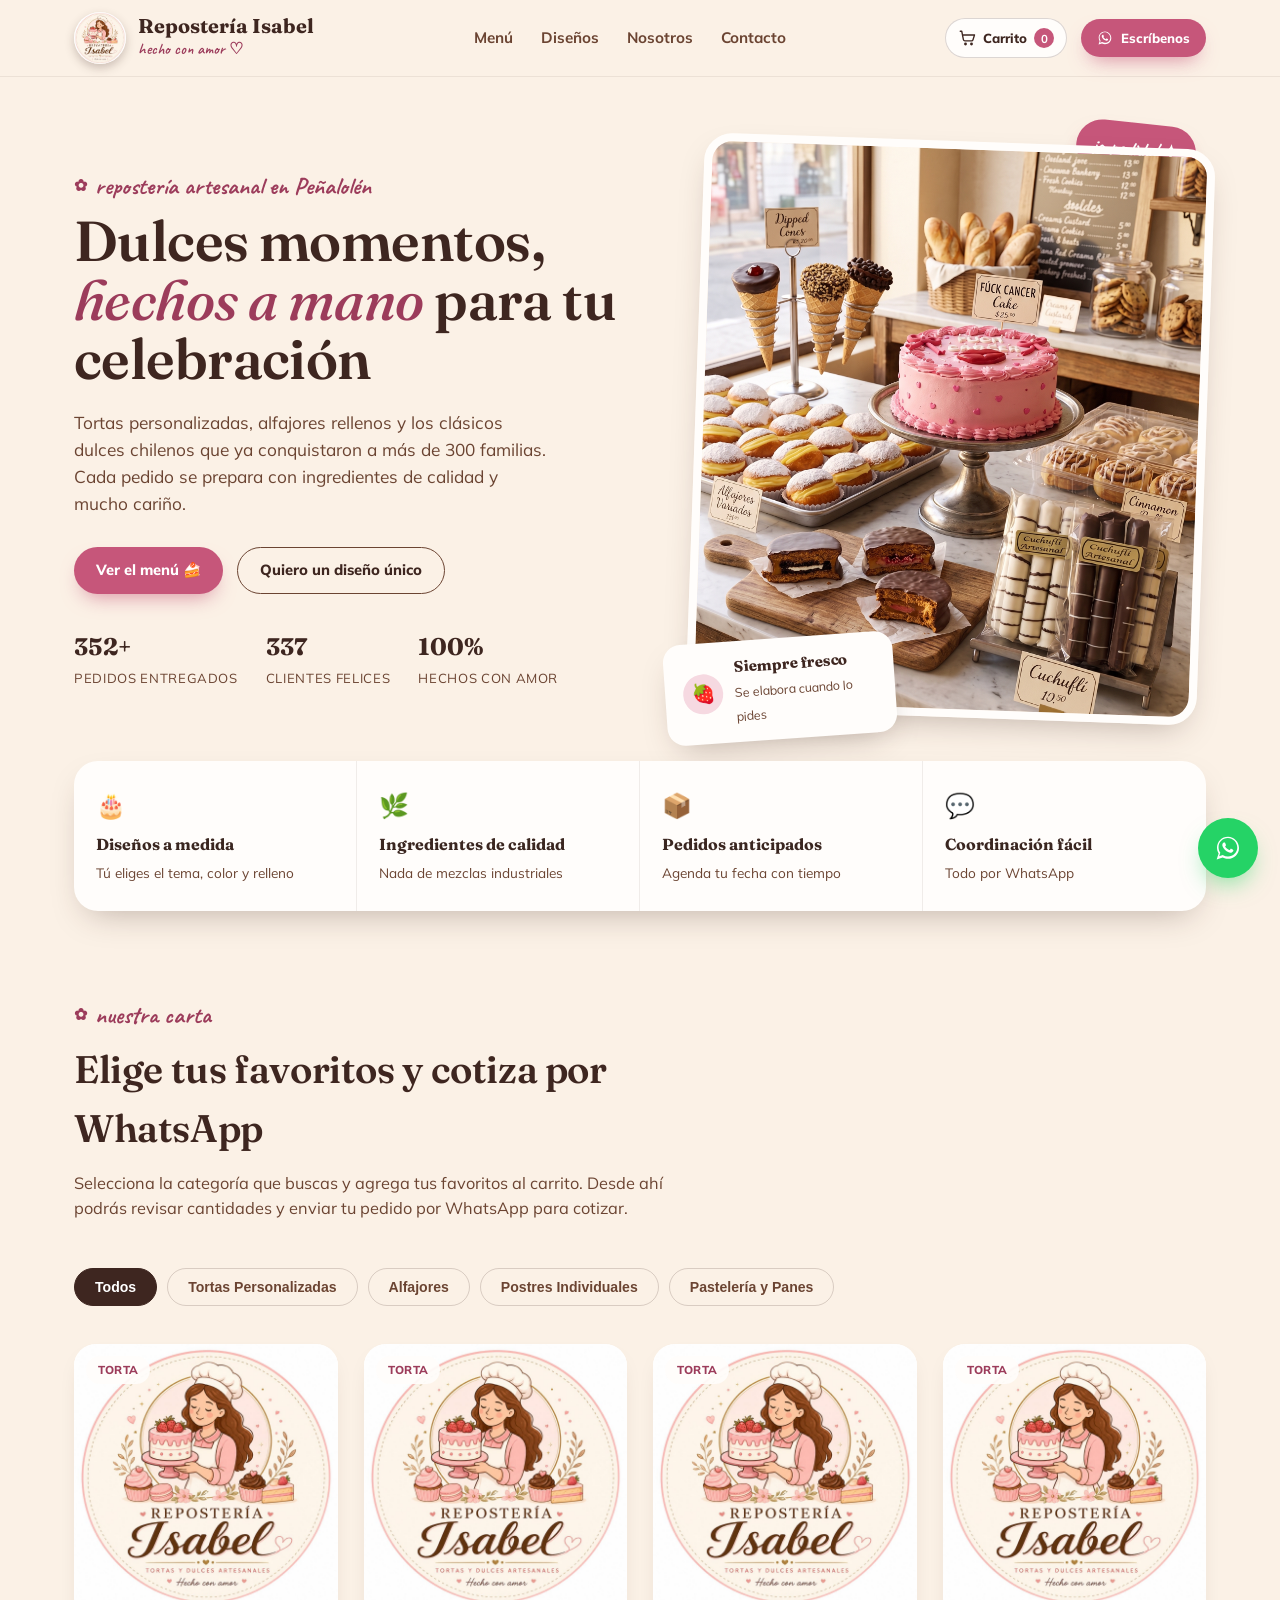
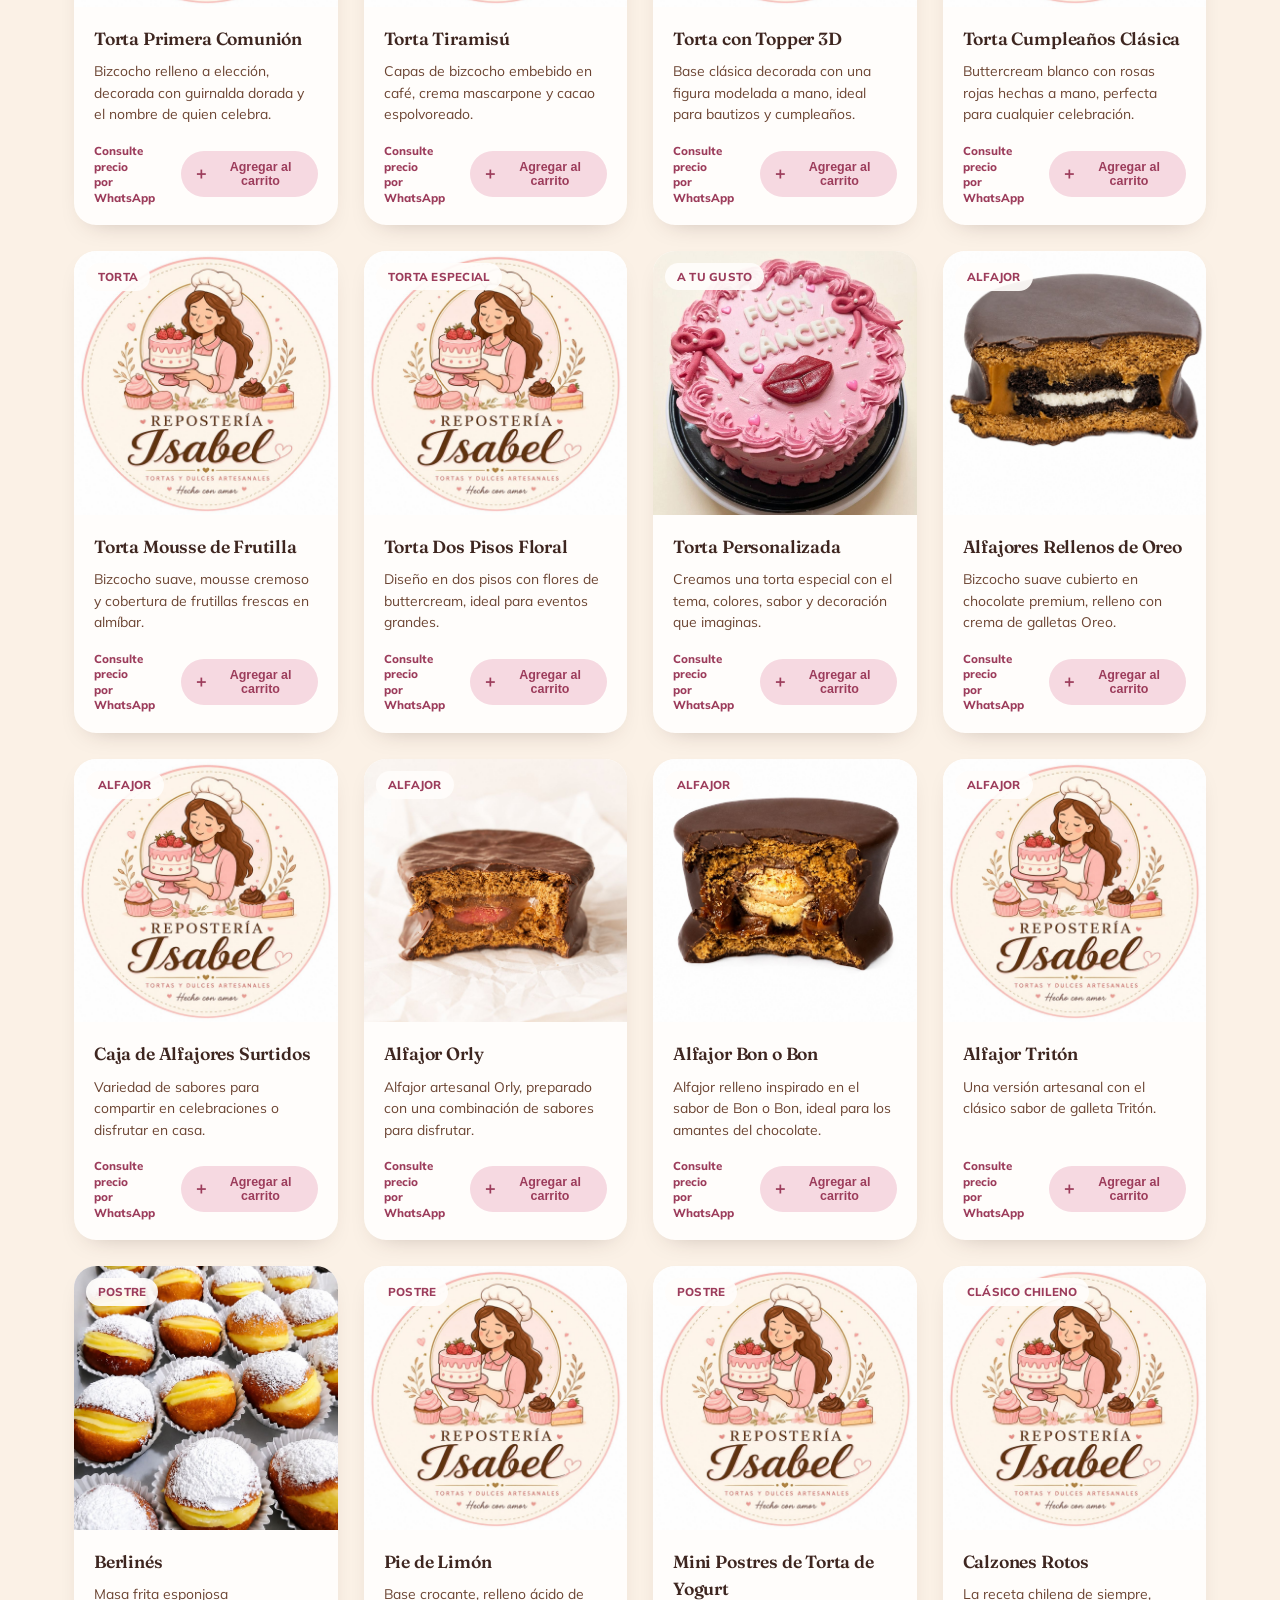
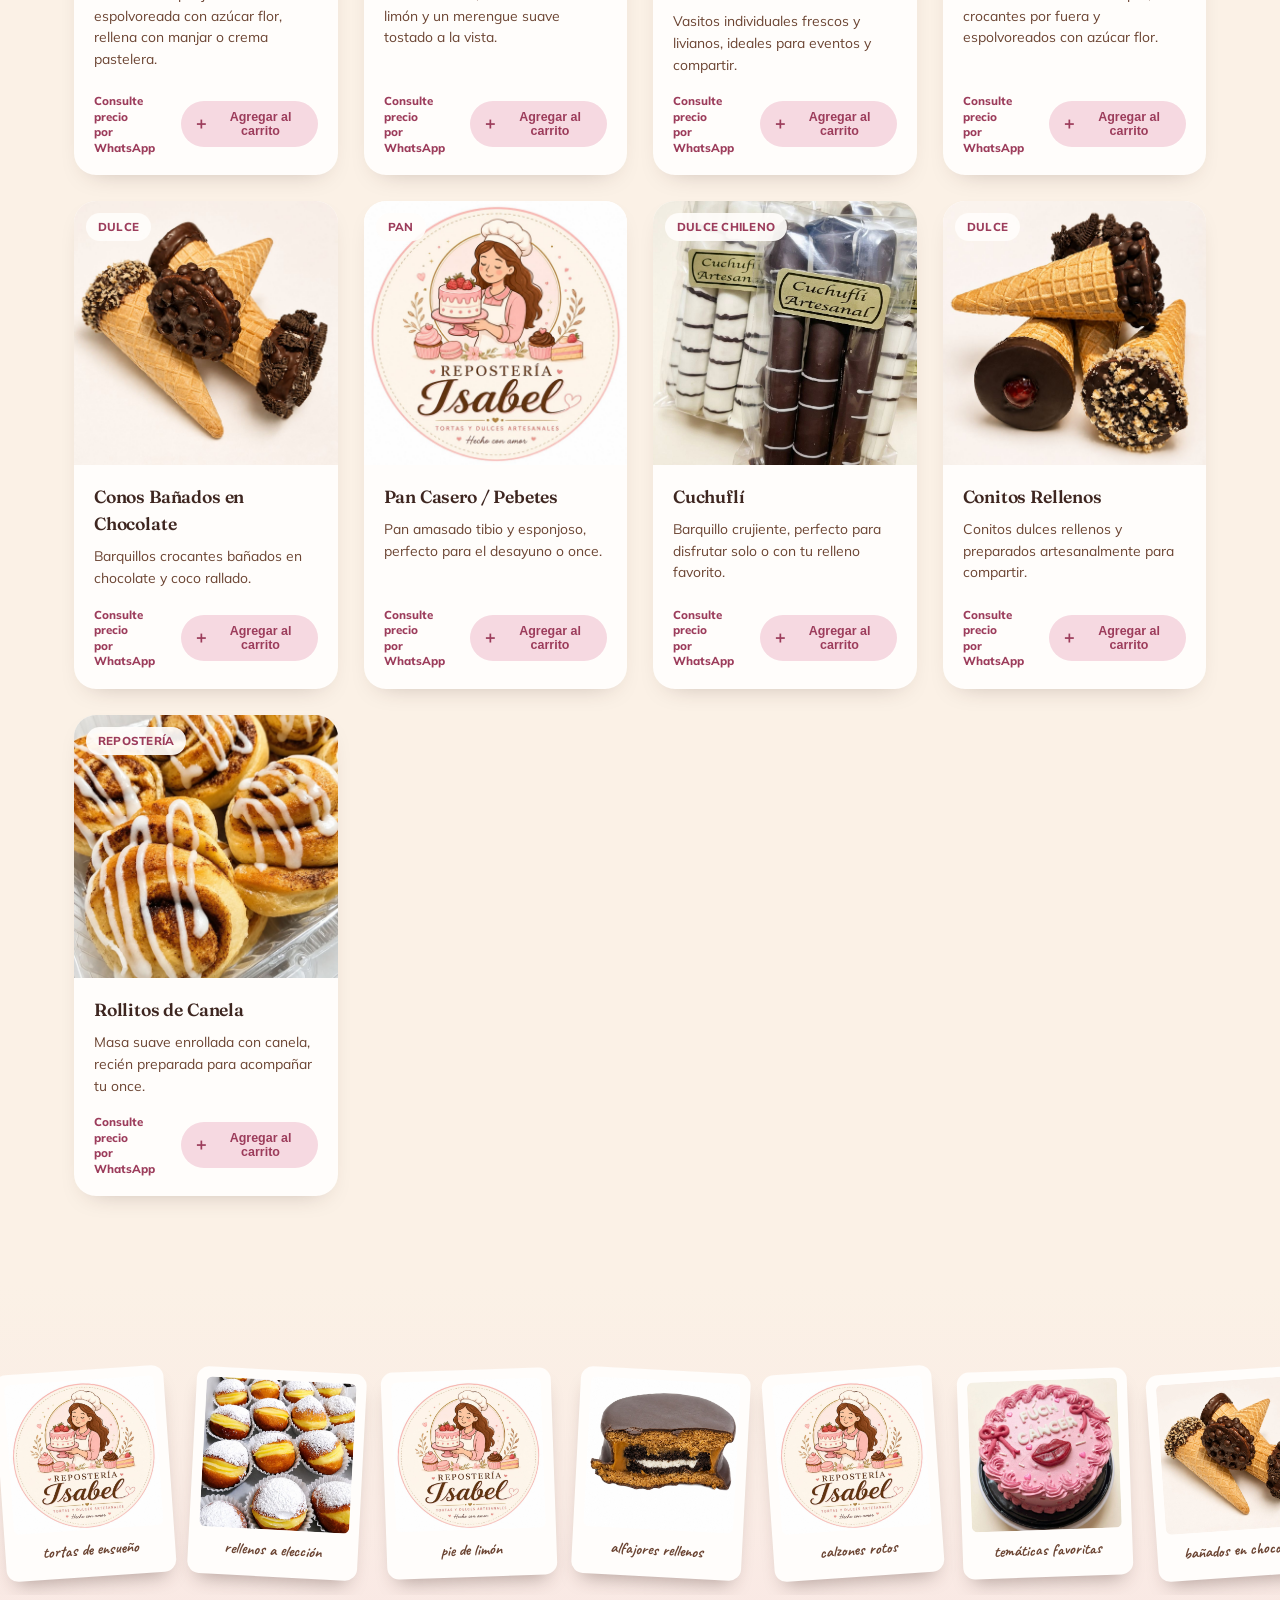
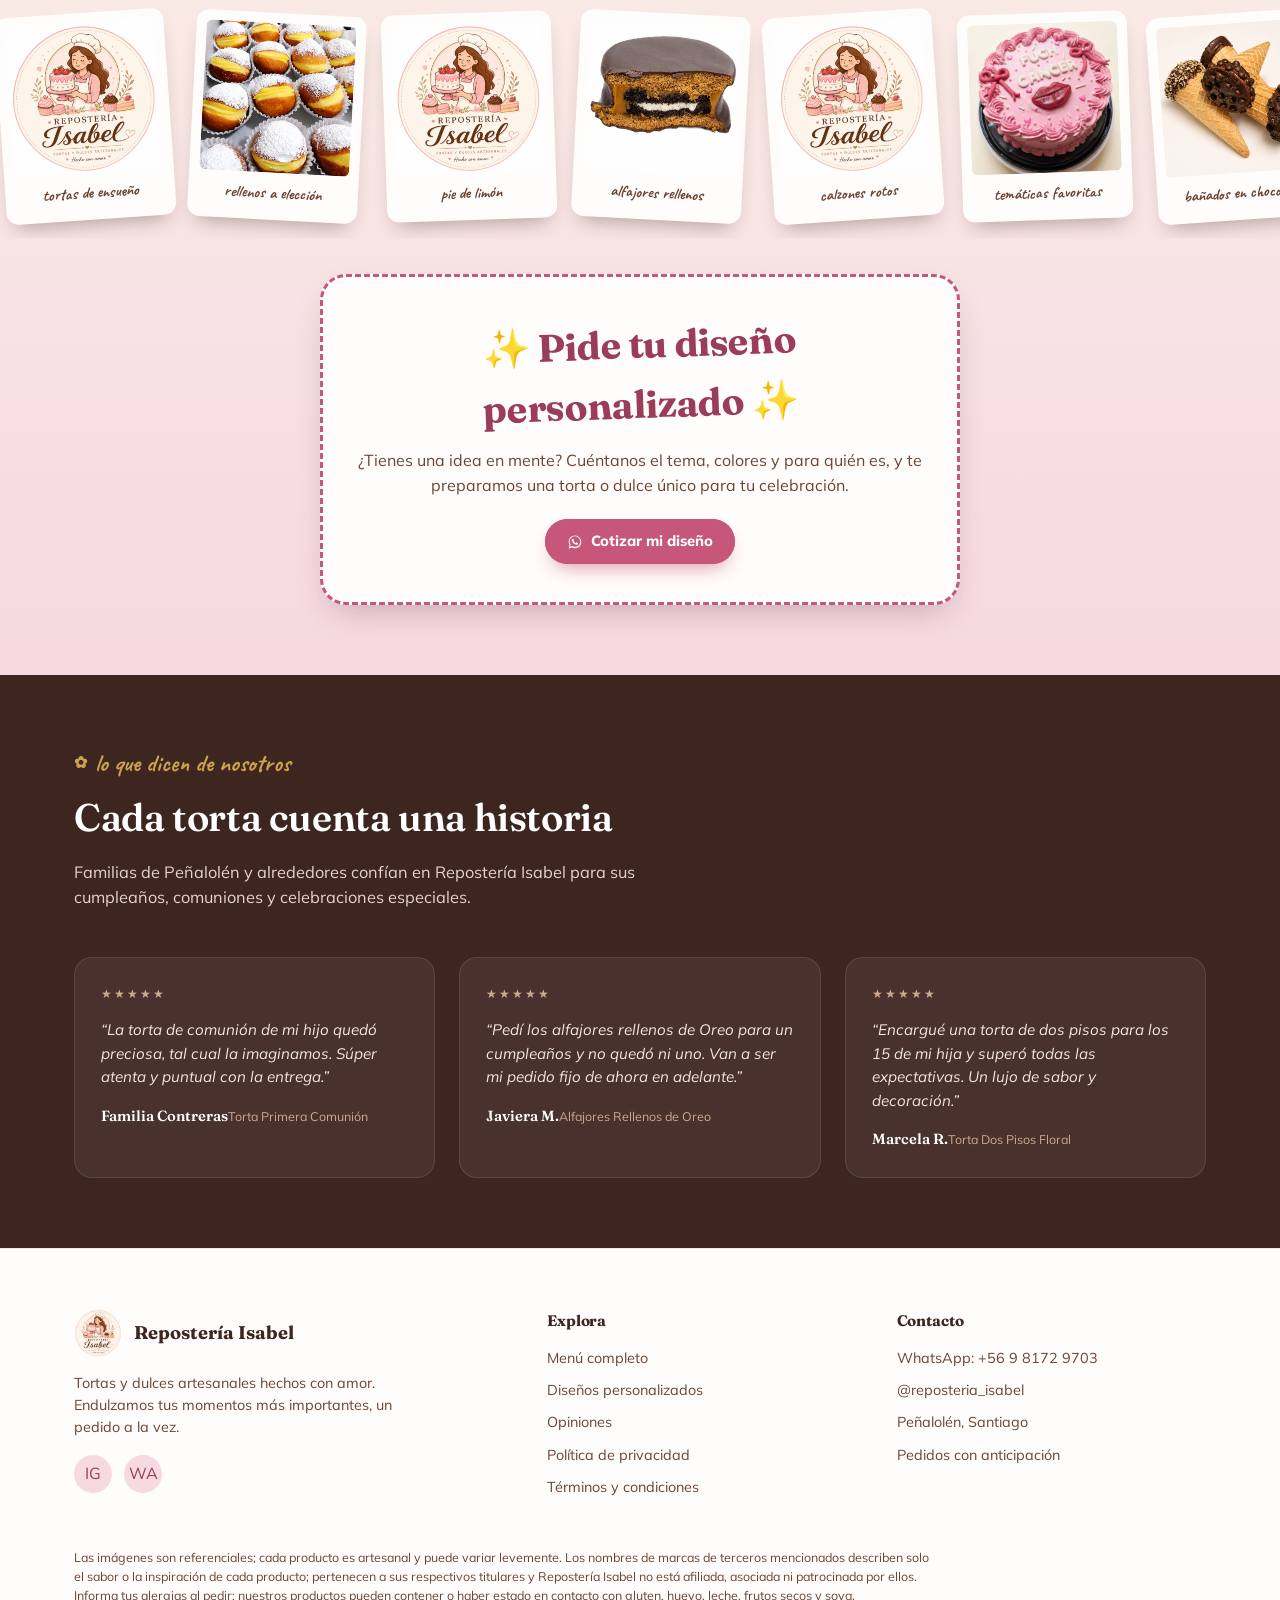
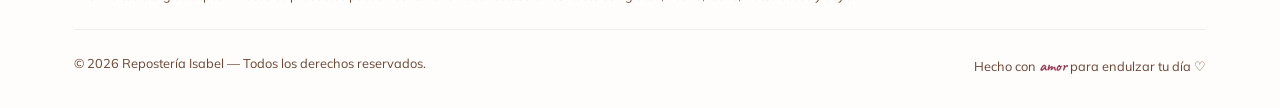
==== commit c181df9c: "nombre" ====
--- a/site/index.html
+++ b/site/index.html
@@ -3,6 +3,14 @@
 <head>
 <meta charset="UTF-8">
 <meta name="viewport" content="width=device-width, initial-scale=1.0">
+<meta name="description" content="Repostería Isabel: tortas personalizadas, alfajores rellenos y dulces chilenos artesanales en Peñalolén, Santiago. Cotiza tu pedido por WhatsApp.">
+<meta name="theme-color" content="#FBF1E6">
+<meta name="referrer" content="strict-origin-when-cross-origin">
+<meta property="og:type" content="website">
+<meta property="og:locale" content="es_CL">
+<meta property="og:title" content="Repostería Isabel — Tortas y Dulces Artesanales">
+<meta property="og:description" content="Tortas personalizadas, alfajores rellenos y dulces chilenos hechos a mano en Peñalolén. Cotiza por WhatsApp.">
+<link rel="icon" type="image/png" href="assets/logo.png">
 <title>Repostería Isabel — Tortas y Dulces Artesanales</title>
 <link rel="preconnect" href="https://fonts.googleapis.com">
 <link rel="preconnect" href="https://fonts.gstatic.com" crossorigin>
@@ -10,6 +18,7 @@
 <link rel="stylesheet" href="css/style.css">
 </head>
 <body>
+<a class="skip-link" href="#contenido">Saltar al contenido</a>
 
 <!-- ===== NAV ===== -->
 <header class="site">
@@ -21,7 +30,7 @@
         <div class="brand-tag">hecho con amor ♡</div>
       </div>
     </div>
-    <nav class="links">
+    <nav class="links" id="mainNav" aria-label="Principal">
       <a href="#menu">Menú</a>
       <a href="#personalizado">Diseños</a>
       <a href="#nosotros">Nosotros</a>
@@ -32,15 +41,16 @@
         <svg viewBox="0 0 24 24" aria-hidden="true"><path d="M3 3h2l2.2 11.2a2 2 0 0 0 2 1.6h8.9a2 2 0 0 0 1.9-1.4L22 8H6M10 21a1 1 0 1 0 0-2 1 1 0 0 0 0 2Zm8 0a1 1 0 1 0 0-2 1 1 0 0 0 0 2Z"/></svg>
         <span>Carrito</span><b class="cart-count" id="cartCount">0</b>
       </button>
-      <a class="btn btn-primary btn-sm" id="navWaBtn" target="_blank" rel="noopener">
+      <a class="btn btn-primary btn-sm" id="navWaBtn" href="https://wa.me/56981729703" target="_blank" rel="noopener noreferrer">
         <svg class="wa-icon" viewBox="0 0 32 32" fill="currentColor"><path d="M16 3C9 3 3.4 8.6 3.4 15.5c0 2.5.7 4.8 1.9 6.8L3 29l6.9-2.2c1.9 1 4.1 1.6 6.1 1.6 7 0 12.6-5.6 12.6-12.5S23 3 16 3zm0 22.7c-2 0-3.9-.5-5.6-1.5l-.4-.2-4.1 1.3 1.3-4-.3-.4c-1.1-1.7-1.7-3.7-1.7-5.8 0-5.8 4.7-10.5 10.6-10.5S26.6 9.7 26.6 15.5 21.9 25.7 16 25.7zm5.8-7.9c-.3-.2-1.9-.9-2.1-1s-.5-.2-.7.2-.8 1-1 1.2-.4.2-.7.1a8.7 8.7 0 0 1-2.6-1.6 9.7 9.7 0 0 1-1.8-2.2c-.2-.3 0-.5.1-.7l.4-.5.3-.4c.1-.2 0-.4 0-.5s-.7-1.6-.9-2.2-.4-.5-.7-.5h-.6a1.2 1.2 0 0 0-.9.4 3.5 3.5 0 0 0-1.1 2.6c0 1.5 1.1 3 1.3 3.2s2.2 3.4 5.3 4.7a6 6 0 0 0 3.7.7 3.1 3.1 0 0 0 2.1-1.5 2.6 2.6 0 0 0 .2-1.5c-.1-.2-.3-.2-.6-.4z"/></svg>
         Escríbenos
       </a>
-      <button class="burger" id="burgerBtn" aria-label="Menú">☰</button>
+      <button class="burger" id="burgerBtn" type="button" aria-label="Abrir menú" aria-expanded="false" aria-controls="mainNav">☰</button>
     </div>
   </div>
 </header>
 
+<main id="contenido">
 <!-- ===== HERO ===== -->
 <section class="hero">
   <div class="wrap">
@@ -116,18 +126,21 @@
   <div class="custom-stamp">
     <h2>✨ Pide tu diseño personalizado ✨</h2>
     <p>¿Tienes una idea en mente? Cuéntanos el tema, colores y para quién es, y te preparamos una torta o dulce único para tu celebración.</p>
-    <a href="#" class="btn btn-primary pulse-btn" id="customWaBtn" target="_blank" rel="noopener">
+    <a href="https://wa.me/56981729703" class="btn btn-primary pulse-btn" id="customWaBtn" target="_blank" rel="noopener noreferrer">
       <svg class="wa-icon" viewBox="0 0 32 32" fill="currentColor"><path d="M16 3C9 3 3.4 8.6 3.4 15.5c0 2.5.7 4.8 1.9 6.8L3 29l6.9-2.2c1.9 1 4.1 1.6 6.1 1.6 7 0 12.6-5.6 12.6-12.5S23 3 16 3zm0 22.7c-2 0-3.9-.5-5.6-1.5l-.4-.2-4.1 1.3 1.3-4-.3-.4c-1.1-1.7-1.7-3.7-1.7-5.8 0-5.8 4.7-10.5 10.6-10.5S26.6 9.7 26.6 15.5 21.9 25.7 16 25.7zm5.8-7.9c-.3-.2-1.9-.9-2.1-1s-.5-.2-.7.2-.8 1-1 1.2-.4.2-.7.1a8.7 8.7 0 0 1-2.6-1.6 9.7 9.7 0 0 1-1.8-2.2c-.2-.3 0-.5.1-.7l.4-.5.3-.4c.1-.2 0-.4 0-.5s-.7-1.6-.9-2.2-.4-.5-.7-.5h-.6a1.2 1.2 0 0 0-.9.4 3.5 3.5 0 0 0-1.1 2.6c0 1.5 1.1 3 1.3 3.2s2.2 3.4 5.3 4.7a6 6 0 0 0 3.7.7 3.1 3.1 0 0 0 2.1-1.5 2.6 2.6 0 0 0 .2-1.5c-.1-.2-.3-.2-.6-.4z"/></svg>
       Cotizar mi diseño
     </a>
   </div>
 </section>
 
-<!-- ===== TESTIMONIALS ===== -->
+<!-- ===== TESTIMONIALS =====
+     IMPORTANTE (Ley 19.496, publicidad veraz): los testimonios y las cifras del hero
+     (352+ pedidos, 337 clientes) deben ser reales y verificables. Confirmar con la
+     dueña antes de publicar; si no lo son, eliminar la sección o reemplazarlos. -->
 <section class="band" id="nosotros">
   <div class="wrap">
     <div class="section-head">
-      <div class="eyebrow" style="color:var(--gold)">lo que dicen de nosotros</div>
+      <div class="eyebrow eyebrow-gold">lo que dicen de nosotros</div>
       <h2>Cada torta cuenta una historia</h2>
       <p>Familias de Peñalolén y alrededores confían en Repostería Isabel para sus cumpleaños, comuniones y celebraciones especiales.</p>
     </div>
@@ -150,6 +163,8 @@
     </div>
   </div>
 </section>
+
+</main>
 
 <!-- ===== FOOTER ===== -->
 <footer id="contacto">
@@ -162,8 +177,8 @@
         </div>
         <p class="desc">Tortas y dulces artesanales hechos con amor. Endulzamos tus momentos más importantes, un pedido a la vez.</p>
         <div class="social-row">
-          <a href="https://instagram.com/reposteria_isabel" target="_blank" rel="noopener" aria-label="Instagram">IG</a>
-          <a href="#" id="footerWaBtn" target="_blank" rel="noopener" aria-label="WhatsApp">WA</a>
+          <a href="https://instagram.com/reposteria_isabel" target="_blank" rel="noopener noreferrer" aria-label="Instagram">IG</a>
+          <a href="https://wa.me/56981729703" id="footerWaBtn" target="_blank" rel="noopener noreferrer" aria-label="WhatsApp">WA</a>
         </div>
       </div>
       <div class="footer-col">
@@ -171,23 +186,26 @@
         <a href="#menu">Menú completo</a>
         <a href="#personalizado">Diseños personalizados</a>
         <a href="#nosotros">Opiniones</a>
+        <a href="privacidad.html">Política de privacidad</a>
+        <a href="terminos.html">Términos y condiciones</a>
       </div>
       <div class="footer-col">
         <h4>Contacto</h4>
-        <a href="#" id="footerWaText">WhatsApp: +56 9 8772 9703</a>
-        <a href="https://instagram.com/reposteria_isabel" target="_blank" rel="noopener">@reposteria_isabel</a>
+        <a href="https://wa.me/56981729703" id="footerWaText" target="_blank" rel="noopener noreferrer">WhatsApp: +56 9 8172 9703</a>
+        <a href="https://instagram.com/reposteria_isabel" target="_blank" rel="noopener noreferrer">@reposteria_isabel</a>
         <a>Peñalolén, Santiago</a>
         <a>Pedidos con anticipación</a>
       </div>
     </div>
+    <p class="legal-note">Las imágenes son referenciales; cada producto es artesanal y puede variar levemente. Los nombres de marcas de terceros mencionados describen solo el sabor o la inspiración de cada producto; pertenecen a sus respectivos titulares y Repostería Isabel no está afiliada, asociada ni patrocinada por ellos. Informa tus alergias al pedir: nuestros productos pueden contener o haber estado en contacto con gluten, huevo, leche, frutos secos y soya.</p>
     <div class="footer-bottom">
       <span>© 2026 Repostería Isabel — Todos los derechos reservados.</span>
-      <span>Hecho con <span class="script" style="font-size:1rem;color:var(--rose-dark);">amor</span> para endulzar tu día ♡</span>
+      <span>Hecho con <span class="script footer-script">amor</span> para endulzar tu día ♡</span>
     </div>
   </div>
 </footer>
 
-<a href="#" class="float-wa" id="floatWaBtn" target="_blank" rel="noopener" aria-label="Contactar por WhatsApp">
+<a href="https://wa.me/56981729703" class="float-wa" id="floatWaBtn" target="_blank" rel="noopener noreferrer" aria-label="Contactar por WhatsApp">
   <svg viewBox="0 0 32 32" fill="currentColor"><path d="M16 3C9 3 3.4 8.6 3.4 15.5c0 2.5.7 4.8 1.9 6.8L3 29l6.9-2.2c1.9 1 4.1 1.6 6.1 1.6 7 0 12.6-5.6 12.6-12.5S23 3 16 3zm0 22.7c-2 0-3.9-.5-5.6-1.5l-.4-.2-4.1 1.3 1.3-4-.3-.4c-1.1-1.7-1.7-3.7-1.7-5.8 0-5.8 4.7-10.5 10.6-10.5S26.6 9.7 26.6 15.5 21.9 25.7 16 25.7zm5.8-7.9c-.3-.2-1.9-.9-2.1-1s-.5-.2-.7.2-.8 1-1 1.2-.4.2-.7.1a8.7 8.7 0 0 1-2.6-1.6 9.7 9.7 0 0 1-1.8-2.2c-.2-.3 0-.5.1-.7l.4-.5.3-.4c.1-.2 0-.4 0-.5s-.7-1.6-.9-2.2-.4-.5-.7-.5h-.6a1.2 1.2 0 0 0-.9.4 3.5 3.5 0 0 0-1.1 2.6c0 1.5 1.1 3 1.3 3.2s2.2 3.4 5.3 4.7a6 6 0 0 0 3.7.7 3.1 3.1 0 0 0 2.1-1.5 2.6 2.6 0 0 0 .2-1.5c-.1-.2-.3-.2-.6-.4z"/></svg>
 </a>
 
@@ -209,6 +227,6 @@
 
 <div class="toast" id="toast"></div>
 
-<script src="js/script.js"></script>
+<script src="js/script.js" defer></script>
 </body>
 </html>
--- a/site/css/style.css
+++ b/site/css/style.css
@@ -388,3 +388,34 @@
     from{opacity:0;transform:translateY(16px);}
     to{opacity:1;transform:translateY(0);}
   }
+
+/* ---------- AÑADIDOS: accesibilidad, menú móvil, legales ---------- */
+.skip-link{position:absolute;left:-9999px;top:8px;z-index:500;background:var(--cocoa);color:#fff;padding:10px 16px;border-radius:10px;font-weight:800;}
+.skip-link:focus{left:12px;}
+a:focus-visible,button:focus-visible{outline:3px solid var(--rose);outline-offset:3px;border-radius:6px;}
+.eyebrow-gold{color:var(--gold);}
+.footer-script{font-size:1rem;color:var(--rose-dark);}
+.legal-note{font-size:.78rem;color:var(--cocoa-soft);margin:0 0 24px;max-width:860px;line-height:1.5;}
+.polaroid{border:0;font:inherit;text-align:inherit;color:inherit;display:block;}
+nav.links.open{
+  display:flex;flex-direction:column;gap:14px;position:absolute;top:68px;right:20px;
+  background:var(--paper);padding:18px 24px;border-radius:16px;box-shadow:var(--shadow);
+}
+
+/* Páginas legales */
+.legal{max-width:820px;margin:0 auto;padding:48px 24px 80px;}
+.legal h1{font-size:clamp(1.9rem,4vw,2.6rem);margin:8px 0 6px;}
+.legal h2{font-size:1.25rem;margin:34px 0 10px;}
+.legal p,.legal li{color:var(--cocoa-soft);font-size:.98rem;}
+.legal ul{padding-left:22px;}
+.legal .updated{font-size:.85rem;color:var(--cocoa-soft);margin-bottom:24px;}
+.legal a{color:var(--rose-dark);text-decoration:underline;}
+.legal-top{display:flex;align-items:center;justify-content:space-between;max-width:820px;margin:0 auto;padding:18px 24px 0;}
+.legal-top a{font-weight:800;color:var(--rose-dark);}
+mark.todo{background:#fff3b0;color:#5a4300;padding:1px 6px;border-radius:5px;font-weight:700;}
+
+@media (prefers-reduced-motion: reduce){
+  html{scroll-behavior:auto;}
+  *,*::before,*::after{animation-duration:.01ms !important;animation-iteration-count:1 !important;transition-duration:.01ms !important;}
+  .marquee-row{animation:none !important;}
+}
